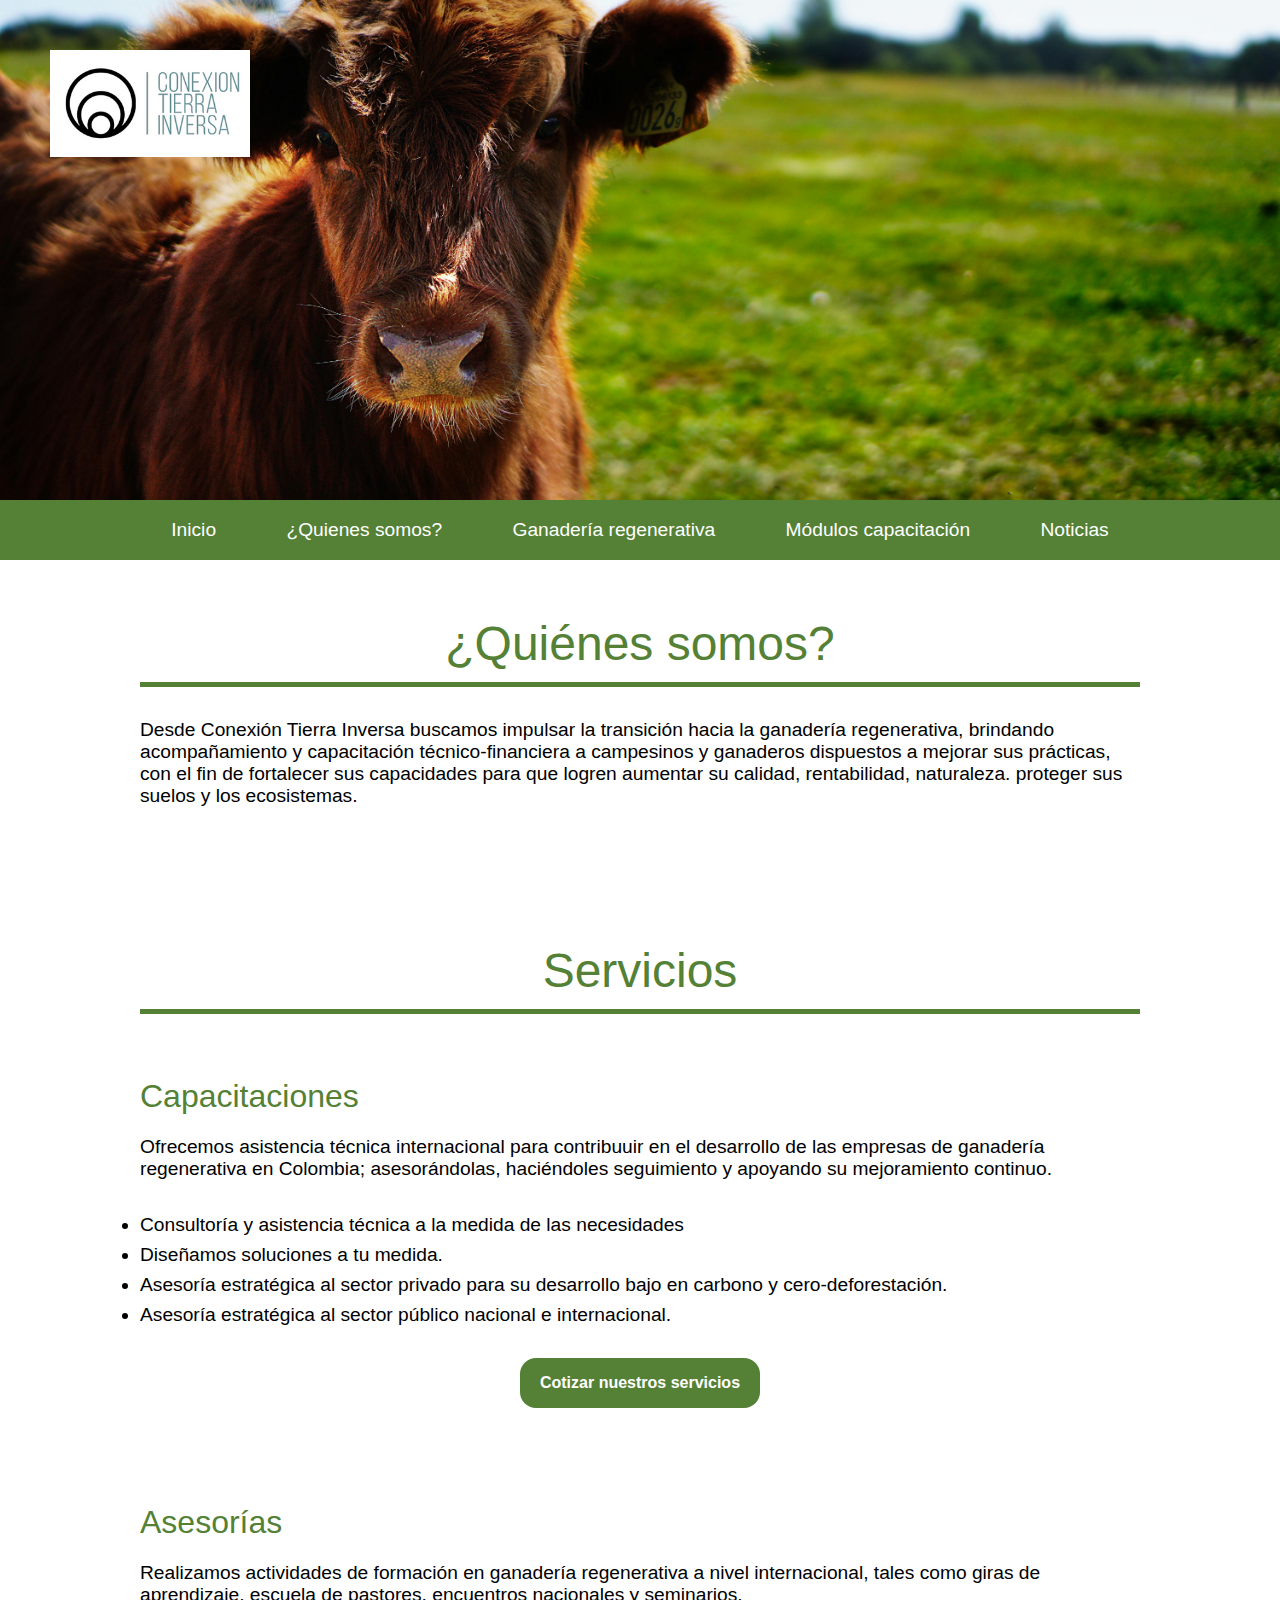
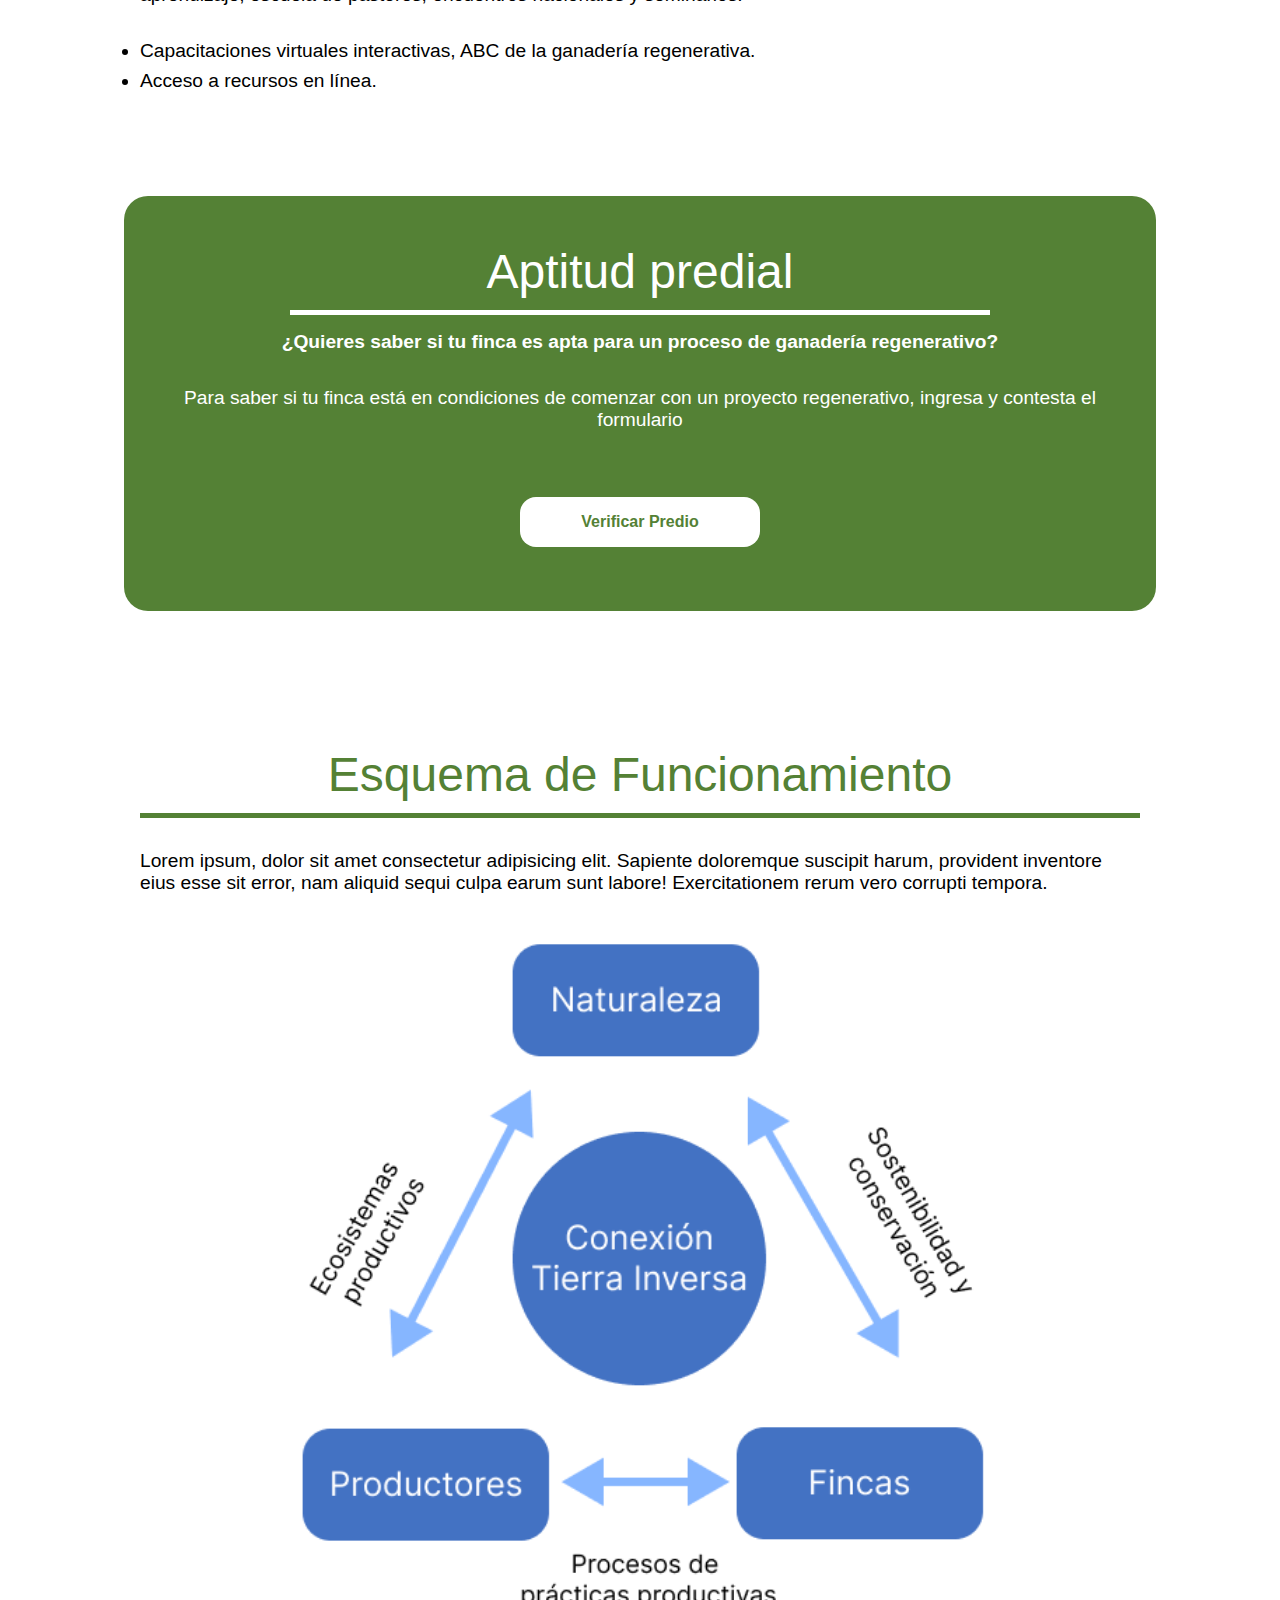
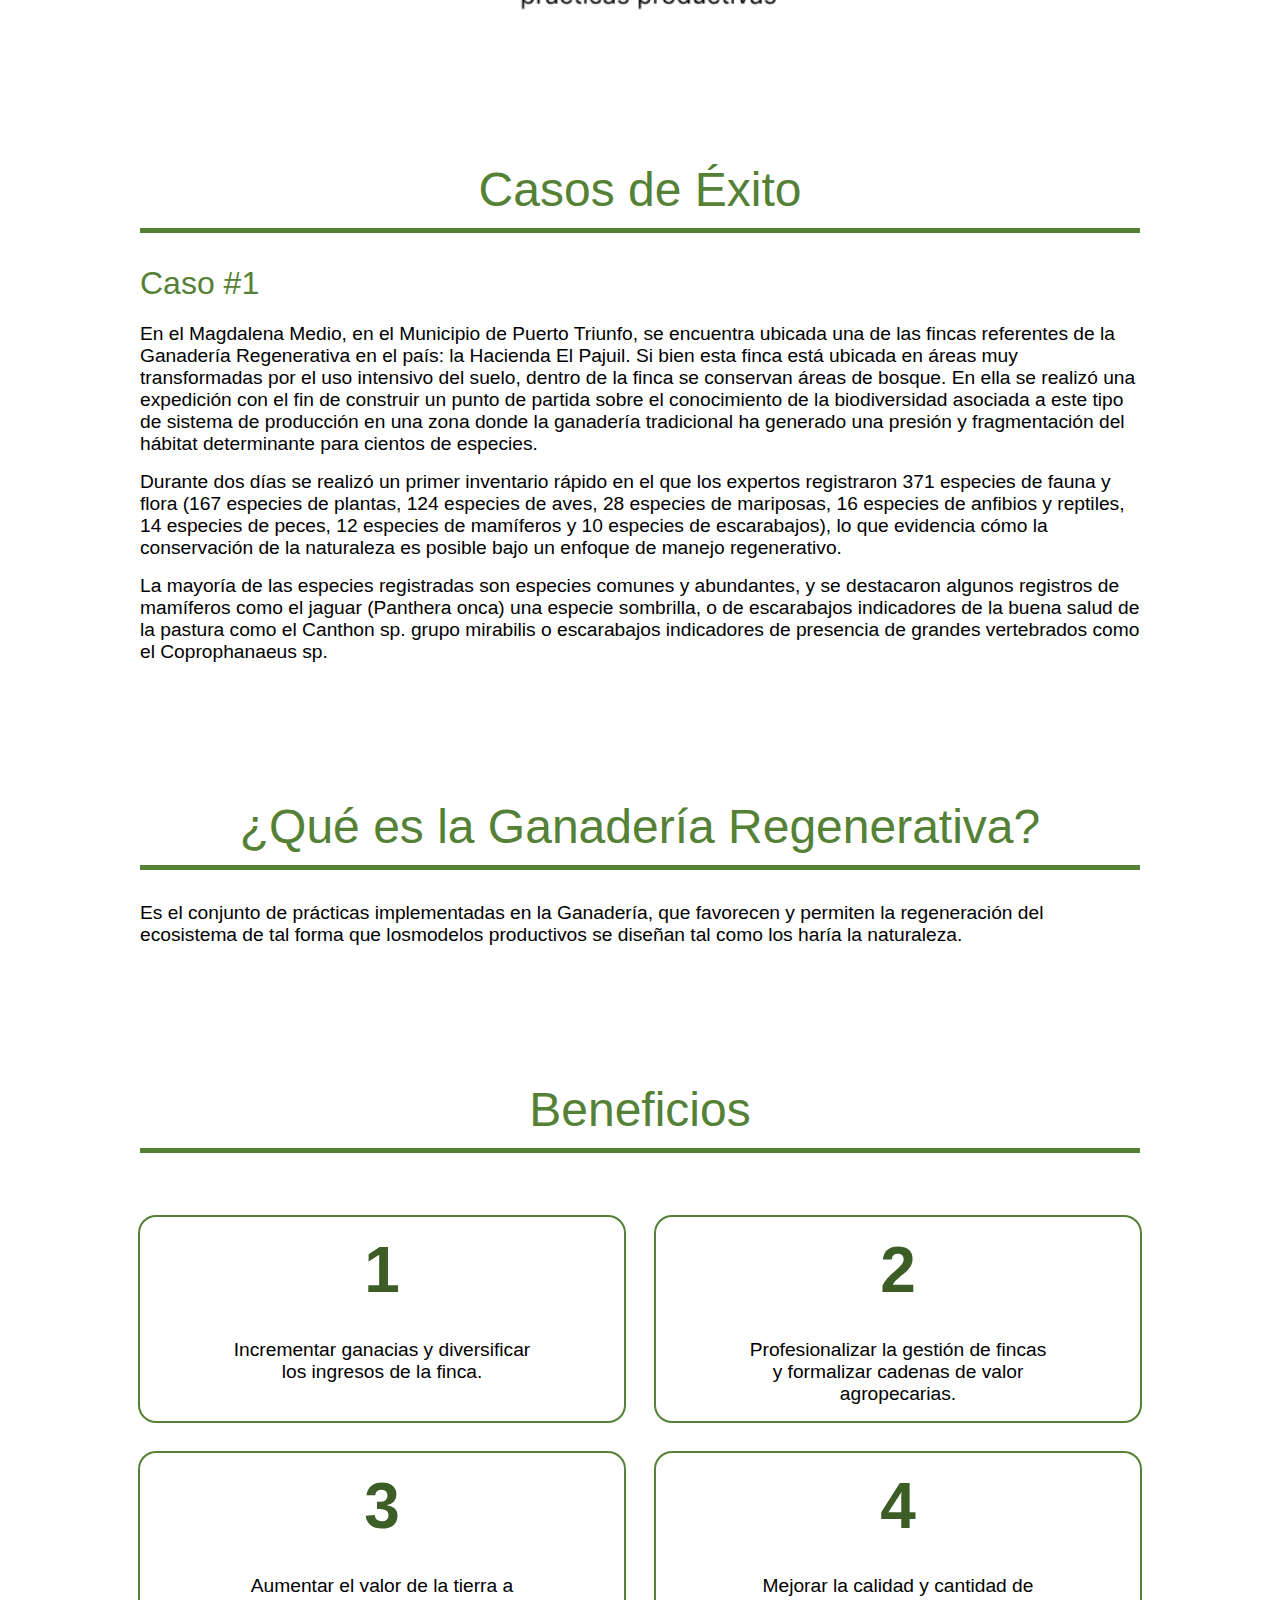
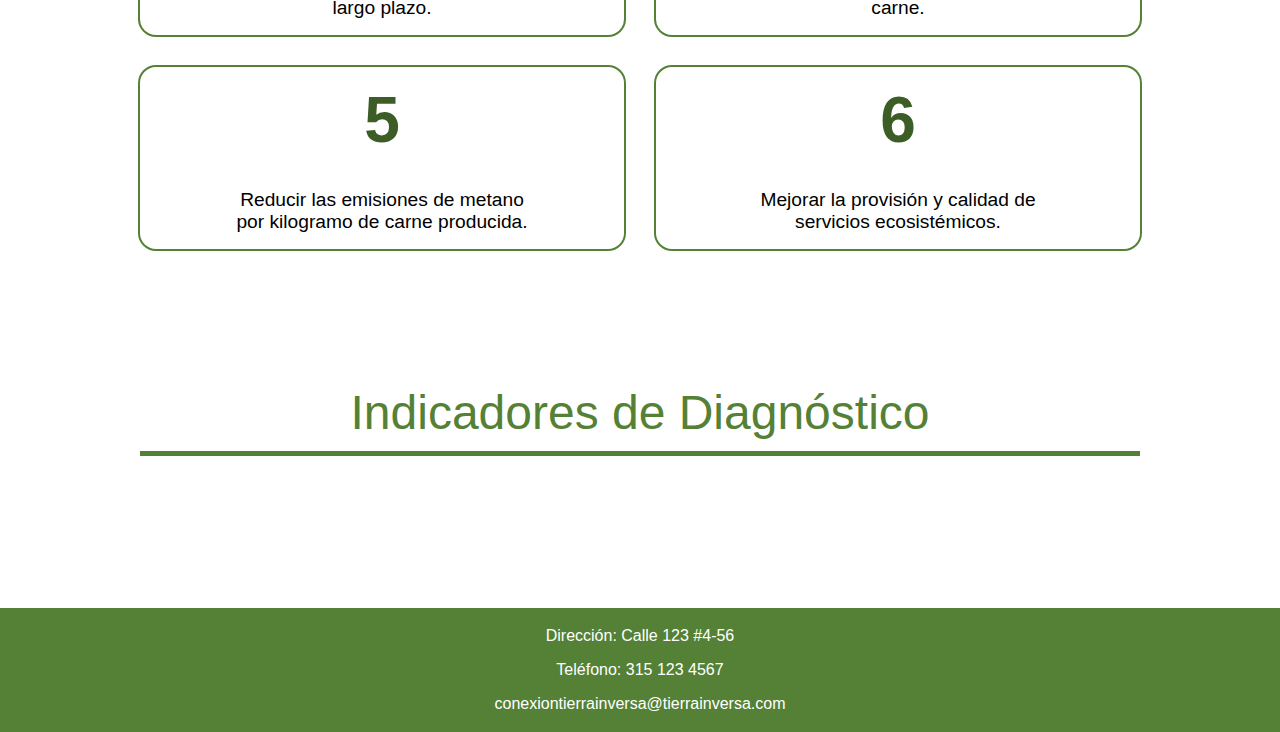
==== index.html @ a70b785f "final fixes" ====
<!DOCTYPE html>
<html lang="en">
<head>
  <meta charset="UTF-8">
  <meta name="viewport" content="width=device-width, initial-scale=1.0">
  <title>Conexion Tierra Inversa</title>
  <link rel="stylesheet" href="./assets/styles/index.css">
</head>
<body>
  <header class="header">
    <div class="header-image">
      <img src="./assets/images/hero-image.jpg" alt="">
      <div class="logo">
        <a href="/">
          <img src="./assets/images/logo.png" alt="">
        </a>
      </div>
    </div>
    <nav>
      <ul>
        <li><a href="/">Inicio</a></li>
        <div class="dropdown">
          <li class="dropdown-item">¿Quienes somos?</li>
          <div class="dropdown-content">
            <li><a href="#servicios">Servicios</a></li>
            <li><a href="#esquemas">Esquemas</a></li>
            <li><a href="#casos-de-exito">Casos de éxito</a></li>
          </div>
        </div>
        <div class="dropdown">
          <li class="dropdown-item">Ganadería regenerativa</li>
          <div class="dropdown-content">
            <li><a href="#que-es">¿Qué es?</a></li>
            <li><a href="#beneficios">Beneficios</a></li>
            <li><a href="#indicadores">Indicadores</a></li>
          </div>
        </div>
        <li><a href="./capacitaciones.html#capacitaciones">Módulos capacitación</a></li>
        <li><a href="./noticias.html#noticias">Noticias</a></li>
      </ul>
    </nav>
  </header>
  <main class="main">
    <section class="block" id="quienes-somos">
      <h1>¿Quiénes somos?</h1>
      <article>
        <p>Desde Conexión Tierra Inversa buscamos impulsar la transición
          hacia la ganadería regenerativa, brindando acompañamiento y
          capacitación técnico-financiera a campesinos y ganaderos
          dispuestos a mejorar sus prácticas, con el fin de fortalecer sus
          capacidades para que logren aumentar su calidad, rentabilidad,
          naturaleza. proteger sus suelos y los ecosistemas.</p>
      </article>
    </section>

    <section class="block split" id="servicios">
      <h1>Servicios</h1>
      <article>
        <h2>Capacitaciones</h2>
        <p>Ofrecemos asistencia técnica internacional para contribuuir en el desarrollo de las empresas de ganadería regenerativa en Colombia; asesorándolas, haciéndoles seguimiento y apoyando su mejoramiento continuo.</p>
        <br>
        <ul>
          <li>Consultoría y asistencia técnica a la medida de las necesidades</li>
          <li>Diseñamos soluciones a tu medida.</li>
          <li>Asesoría estratégica al sector privado para su desarrollo bajo en
            carbono y cero-deforestación.​</li>
          <li>Asesoría estratégica al sector público nacional e internacional.</li>
        </ul>

        <button>Cotizar nuestros servicios</button>
      </article>
      <article>
        <h2>Asesorías</h2>
        <p>Realizamos actividades de formación en ganadería regenerativa a nivel internacional, tales como giras de aprendizaje, escuela de pastores, encuentros nacionales y seminarios.</p>
        <br>
        <ul>
          <li>Capacitaciones virtuales interactivas, ABC de la ganadería
            regenerativa.</li>
          <li>Acceso a recursos en línea.</li>
        </ul>
      </article>
    </section>

    <section class="block reverse">
      <h1 >Aptitud predial</h1>
      <p class="center"><strong>¿Quieres saber si tu finca es apta para un proceso de ganadería regenerativo?</strong></p>
      <br>
      <p class="center">Para saber si tu finca está en condiciones de comenzar con un proyecto regenerativo, ingresa y contesta el formulario</p>
      <br>
      <button>Verificar Predio</button>
    </section>

    <section class="block" id="esquemas">
      <h1>Esquema de Funcionamiento</h1>
      <p>Lorem ipsum, dolor sit amet consectetur adipisicing elit. Sapiente doloremque suscipit harum, provident inventore eius esse sit error, nam aliquid sequi culpa earum sunt labore! Exercitationem rerum vero corrupti tempora.</p>
      <div class="main-image">
        <img src="./assets/images/esquema.png" alt="">
      </div>
    </section>

    <section class="block" id="casos-de-exito">
      <h1 >Casos de Éxito</h1>
      <article>
        <h2>Caso #1</h2>
        <p>En el Magdalena Medio, en el Municipio de Puerto Triunfo, se encuentra ubicada una de las fincas referentes de la Ganadería
          Regenerativa en el país: la Hacienda El Pajuil. Si bien esta finca está ubicada en áreas muy transformadas por el uso intensivo
          del suelo, dentro de la finca se conservan áreas de bosque. En ella se realizó una expedición con el fin de construir un punto de
          partida sobre el conocimiento de la biodiversidad asociada a este tipo de sistema de producción en una zona donde la ganadería
          tradicional ha generado una presión y fragmentación del hábitat determinante para cientos de especies.
        </p>
        <p>
          Durante dos días se realizó un primer inventario rápido en el que los expertos registraron 371 especies de fauna y flora (167
          especies de plantas, 124 especies de aves, 28 especies de mariposas, 16 especies de anfibios y reptiles, 14 especies de peces, 12
          especies de mamíferos y 10 especies de escarabajos), lo que evidencia cómo la conservación de la naturaleza es posible bajo un
          enfoque de manejo regenerativo.
        </p>
        <p>
          La mayoría de las especies registradas son especies comunes y abundantes, y se destacaron algunos registros de mamíferos
          como el jaguar (Panthera onca) una especie sombrilla, o de escarabajos indicadores de la buena salud de la pastura como
          el Canthon sp. grupo mirabilis o escarabajos indicadores de presencia de grandes vertebrados como el Coprophanaeus sp.
        </p>
      </article>
    </section>

    <section class="block" id="que-es">
      <h1>¿Qué es la Ganadería Regenerativa?</h1>
      <p>Es el conjunto de prácticas implementadas en la Ganadería, que favorecen y permiten la regeneración del ecosistema de tal forma que losmodelos productivos se diseñan tal como los haría la naturaleza.</p>
    </section>

    <section class="block" id="beneficios">
      <article class="grid">
        <h1>Beneficios</h1>
        <div class="num-list">
          <span>1</span>
          <p>Incrementar ganacias y diversificar los ingresos de la finca.</p>
        </div>
        <div class="num-list">
          <span>2</span>
          <p>Profesionalizar la gestión de fincas y formalizar cadenas de valor agropecarias.</p>
        </div>
        <div class="num-list">
          <span>3</span>
          <p>Aumentar el valor de la tierra a largo plazo.</p>
        </div>
        <div class="num-list">
          <span>4</span>
          <p>Mejorar la calidad y cantidad de carne.</p>
        </div>
        <div class="num-list">
          <span>5</span>
          <p>Reducir las emisiones de metano por kilogramo de carne producida.</p>
        </div>
        <div class="num-list">
          <span>6</span>
          <p>Mejorar la provisión y calidad de servicios ecosistémicos.</p>
        </div>
      </article>
    </section>

    <section class="block" id="indicadores">
      <h1>Indicadores de Diagnóstico</h1>
      <article>
        <div class="main-image">
          <img src="https://placehold.co/500x500" alt="">
        </div>
      </article>
    </section>
  </main>
  
  <footer class="footer" id="footer">
    <p>Dirección: Calle 123 #4-56</p>
    <p>Teléfono: 315 123 4567</p>
    <p>conexiontierrainversa@tierrainversa.com</p>
  </footer>
</body>
</html>
---- assets/styles/index.css ----
*, *::before, *::after {
  margin: 0;
  padding: 0;
  box-sizing: border-box;
  font-family: sans-serif;
  transition: all 0.2s ease-in-out;
  word-wrap: normal;
}

html {
  scroll-behavior: smooth;
}

body {
  max-width: 1440px;
  margin: 0 auto;
}

main {
  padding: 0 2rem;
}

img {
  width: 100%;
}

a {
  display: block;
  text-decoration: none;
}

.header {
  display: flex;
  flex-direction: column;
}
@media (min-width: 740px) {
  .header {
    position: sticky;
    top: -500px;
    z-index: 90;
  }
}
.header .header-image {
  position: relative;
  height: 250px;
  overflow: hidden;
}
@media (min-width: 500px) {
  .header .header-image {
    height: 500px;
  }
}
.header .header-image img {
  height: 100%;
  width: 100%;
  -o-object-fit: cover;
     object-fit: cover;
}
.header .header-image .logo {
  width: 200px;
  position: absolute;
  top: 50px;
  left: 50px;
}
.header .header-image .logo a {
  display: block;
}
.header nav {
  background-color: #548135;
}
.header nav ul {
  display: flex;
  gap: 0.5rem;
  flex-direction: column;
}
@media (min-width: 740px) {
  .header nav ul {
    place-content: center;
    align-items: center;
    list-style-type: none;
    flex-direction: row;
    flex-wrap: wrap;
    gap: 2rem;
  }
}
.header nav ul li {
  width: -moz-fit-content;
  width: fit-content;
  height: 100%;
  color: white;
}
.header nav ul li:hover {
  background-color: #486f2e;
}
.header nav ul li a {
  font-size: 1.2rem;
  color: white;
  display: block;
  padding: 1.2rem;
}
.header nav .dropdown {
  z-index: 10;
  position: relative;
  font-size: 1.2rem;
  cursor: default;
}
.header nav .dropdown-item {
  padding: 1.2rem;
  font-size: 1.2rem;
}
.header nav .dropdown-content {
  display: block;
  position: relative;
  cursor: pointer;
  background-color: #44682d;
  width: 100%;
}
@media (min-width: 740px) {
  .header nav .dropdown-content {
    position: absolute;
    display: none;
    background-color: #548135;
    padding-left: 0;
  }
}
.header nav .dropdown-content li {
  padding-left: 20px;
  width: 100%;
}
.header nav .dropdown:hover .dropdown-content {
  display: block;
}

.block {
  position: relative;
  margin: 120px 0;
}
.block:first-child {
  margin-top: 40px;
}
.block h1, .block h2 {
  color: #548135;
  font-weight: 500;
}
.block h1 {
  grid-column: 1/-1;
  text-align: center;
  font-size: 2rem;
  margin-bottom: 2rem;
  display: block;
  width: 100%;
  padding: 1rem;
  position: relative;
}
@media (min-width: 500px) {
  .block h1 {
    font-size: 3rem;
  }
}
.block h1::after {
  position: absolute;
  content: "";
  background-color: #548135;
  height: 5px;
  width: 100%;
  left: 0;
  bottom: 0;
}
.block h2 {
  font-size: 1.5rem;
  margin-bottom: 1.3rem;
}
@media (min-width: 500px) {
  .block h2 {
    font-size: 2rem;
  }
}
.block h2.center {
  text-align: center;
}
.block p {
  font-size: 1.2rem;
  margin-bottom: 1rem;
}
.block ul {
  list-style: disc;
}
.block li {
  font-size: 1.2rem;
  margin-bottom: 0.5rem;
}
.block button {
  padding: 1rem;
  display: block;
  margin: 2rem auto;
  border-radius: 16px;
  border: none;
  font-weight: 600;
  cursor: pointer;
  background-color: #548135;
  font-size: 1rem;
  color: white;
  width: 240px;
}
.block button:hover {
  background-color: #314b1f;
}
.block article {
  margin: 2rem 0;
}
.block .center {
  text-align: center;
}
.block .main-image {
  margin-top: 2rem;
  display: flex;
  max-width: 700px;
  margin: 2rem auto 0 auto;
}
.block .num-list {
  box-shadow: 0 0 0 2px #548135;
  display: flex;
  place-items: center;
  flex-direction: column;
  gap: 2rem;
  grid-column: span 1;
  padding: 1rem;
  border-radius: 16px;
}
@media (min-width: 500px) {
  .block .num-list {
    grid-column: span 2;
  }
}
.block .num-list p {
  margin: 0;
  max-width: 300px;
  text-align: center;
}
.block .num-list span {
  font-weight: 700;
  font-size: 4rem;
  color: #3c5d26;
}
.block .grid {
  display: grid;
  grid-template-columns: repeat(1, 1fr);
  gap: 2rem;
}
.block .grid h1 {
  grid-column: 1/-1;
}
@media (min-width: 500px) {
  .block .grid {
    grid-template-columns: repeat(2, 1fr);
  }
}
@media (min-width: 1200px) {
  .block .grid {
    grid-template-columns: repeat(4, 1fr);
  }
}
.block .grid .card {
  display: flex;
  flex-direction: column;
  gap: 1rem;
}
.block .grid .card a {
  display: block;
}
.block .grid .card h3 {
  text-align: center;
  font-size: 1.5rem;
}
.block h1, .block h2, .block h3, .block h4, .block h5, .block p, .block article {
  display: block;
  max-width: 1000px;
  margin-left: auto;
  margin-right: auto;
}

.block.reverse {
  background-color: #548135;
  color: white;
  padding: 2rem 1rem;
  width: -moz-fit-content;
  width: fit-content;
  margin: 4rem auto;
  border-radius: 24px;
}
.block.reverse h1 {
  color: white;
  width: 70%;
  margin: 0 auto 1rem;
}
.block.reverse h1::after {
  background-color: white;
}
.block.reverse button {
  background-color: white;
  color: #548135;
}
.block.reverse button:hover {
  background-color: #3e6127;
  color: white;
  box-shadow: 0 0 0 2px white;
}

.split {
  display: grid;
  grid-template-columns: repeat(1, 1fr);
  -moz-column-gap: 4rem;
       column-gap: 4rem;
  max-width: 1000px;
  margin: 0 auto;
}
.split h1 {
  grid-column: 1/-1;
}
@media (min-width: 500px) {
  .split {
    grid-template-columns: repeat(1, 1fr);
  }
}

.news {
  display: grid;
  grid-template-columns: 1;
  align-items: center;
}
@media (min-width: 740px) {
  .news {
    grid-template-columns: repeat(2, 1fr);
  }
}
.news article h1::after {
  content: none;
}
.news p {
  margin-top: 2rem;
  grid-column: 1/-1;
}
.news a {
  text-decoration: underline;
}

.footer {
  padding: 1.2rem;
  width: 100%;
  background-color: #548135;
  display: flex;
  flex-direction: column;
  justify-content: center;
  align-items: center;
  gap: 1rem;
}
.footer p {
  font-weight: 500;
  font-size: 1rem;
  color: white;
}/*# sourceMappingURL=index.css.map */
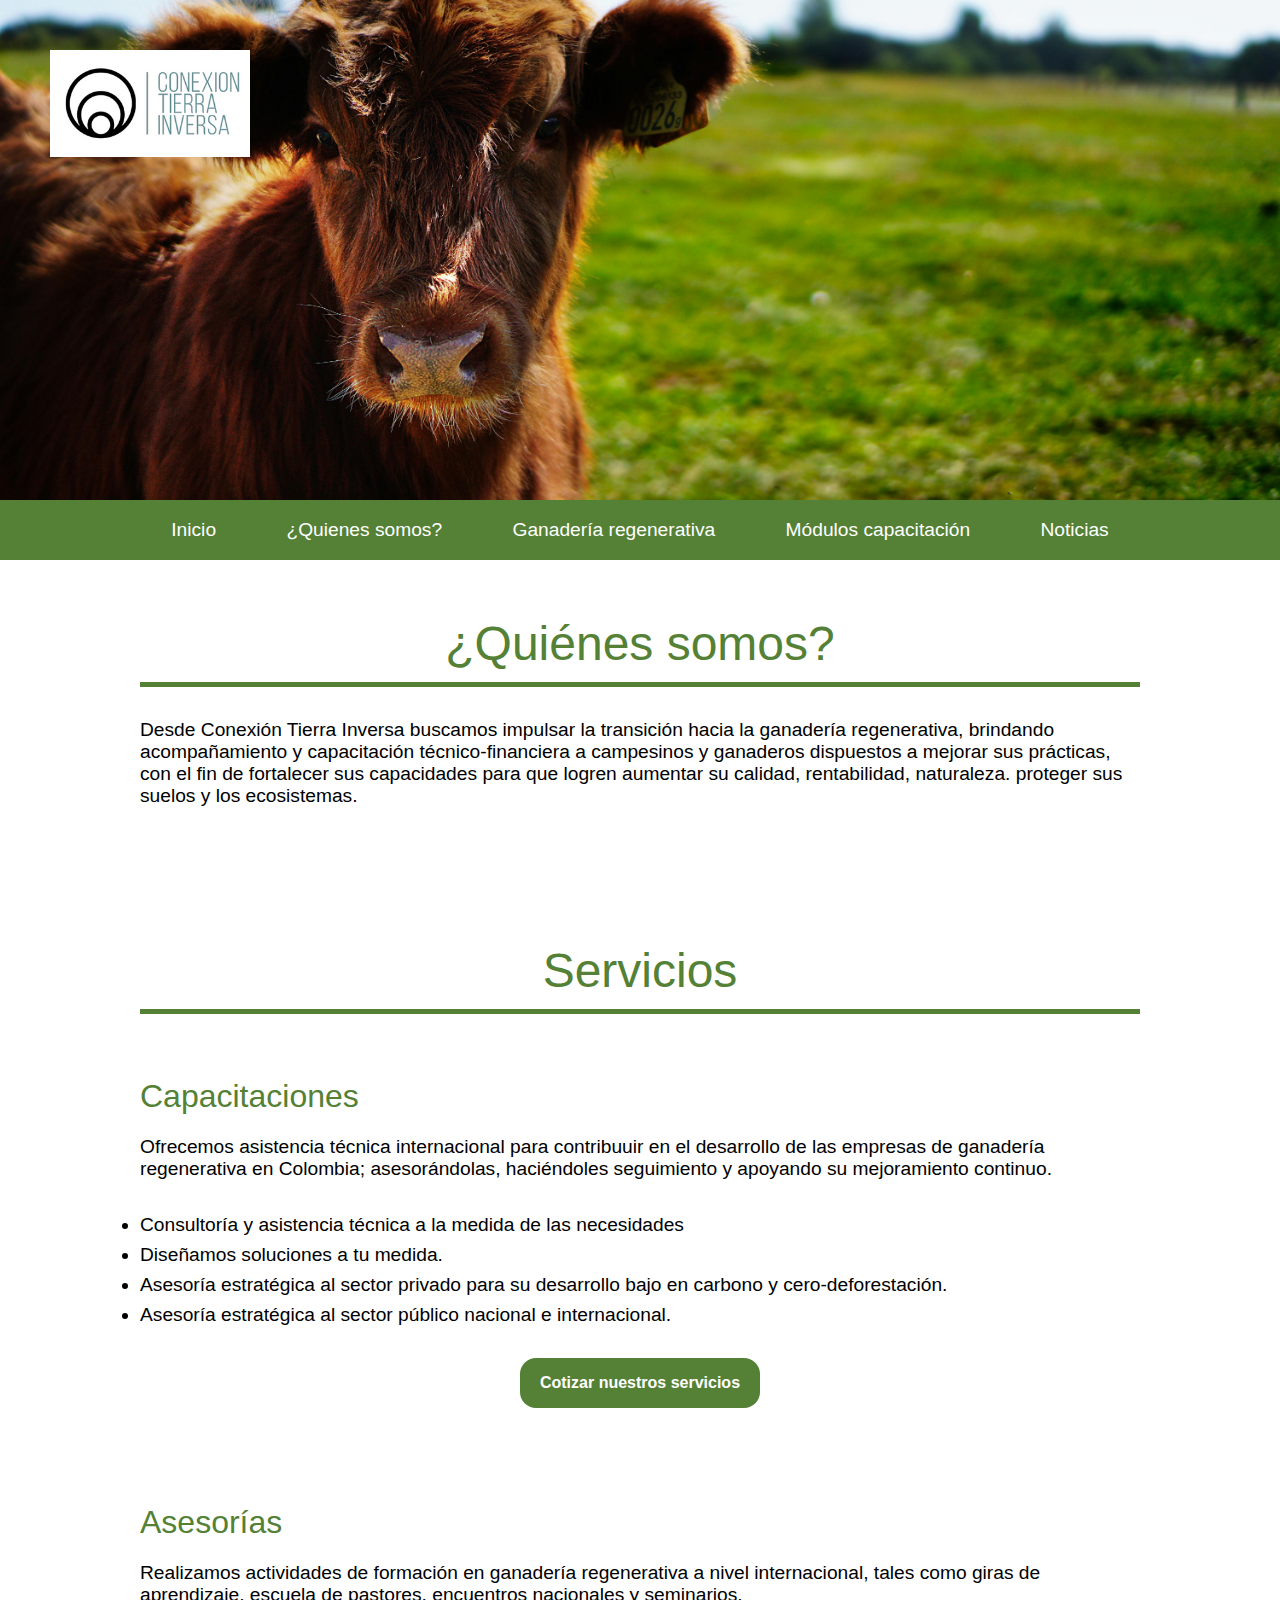
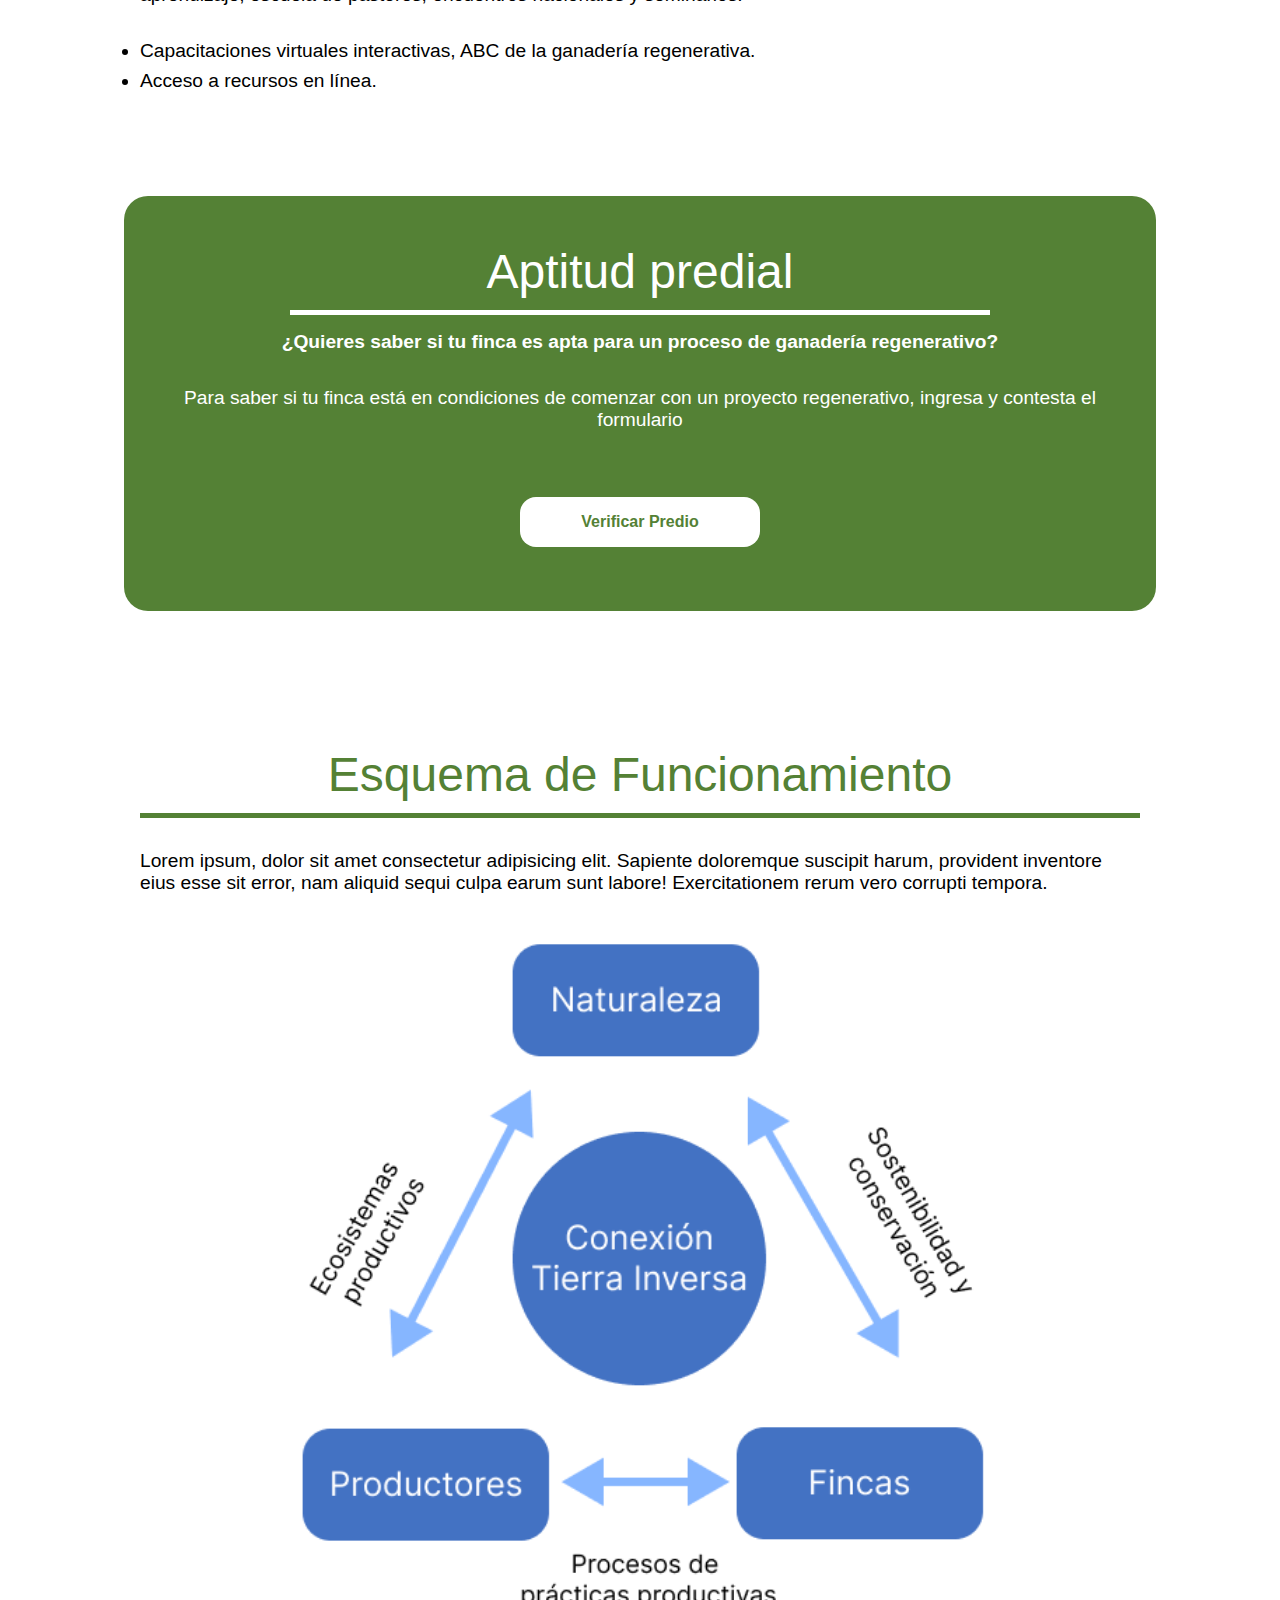
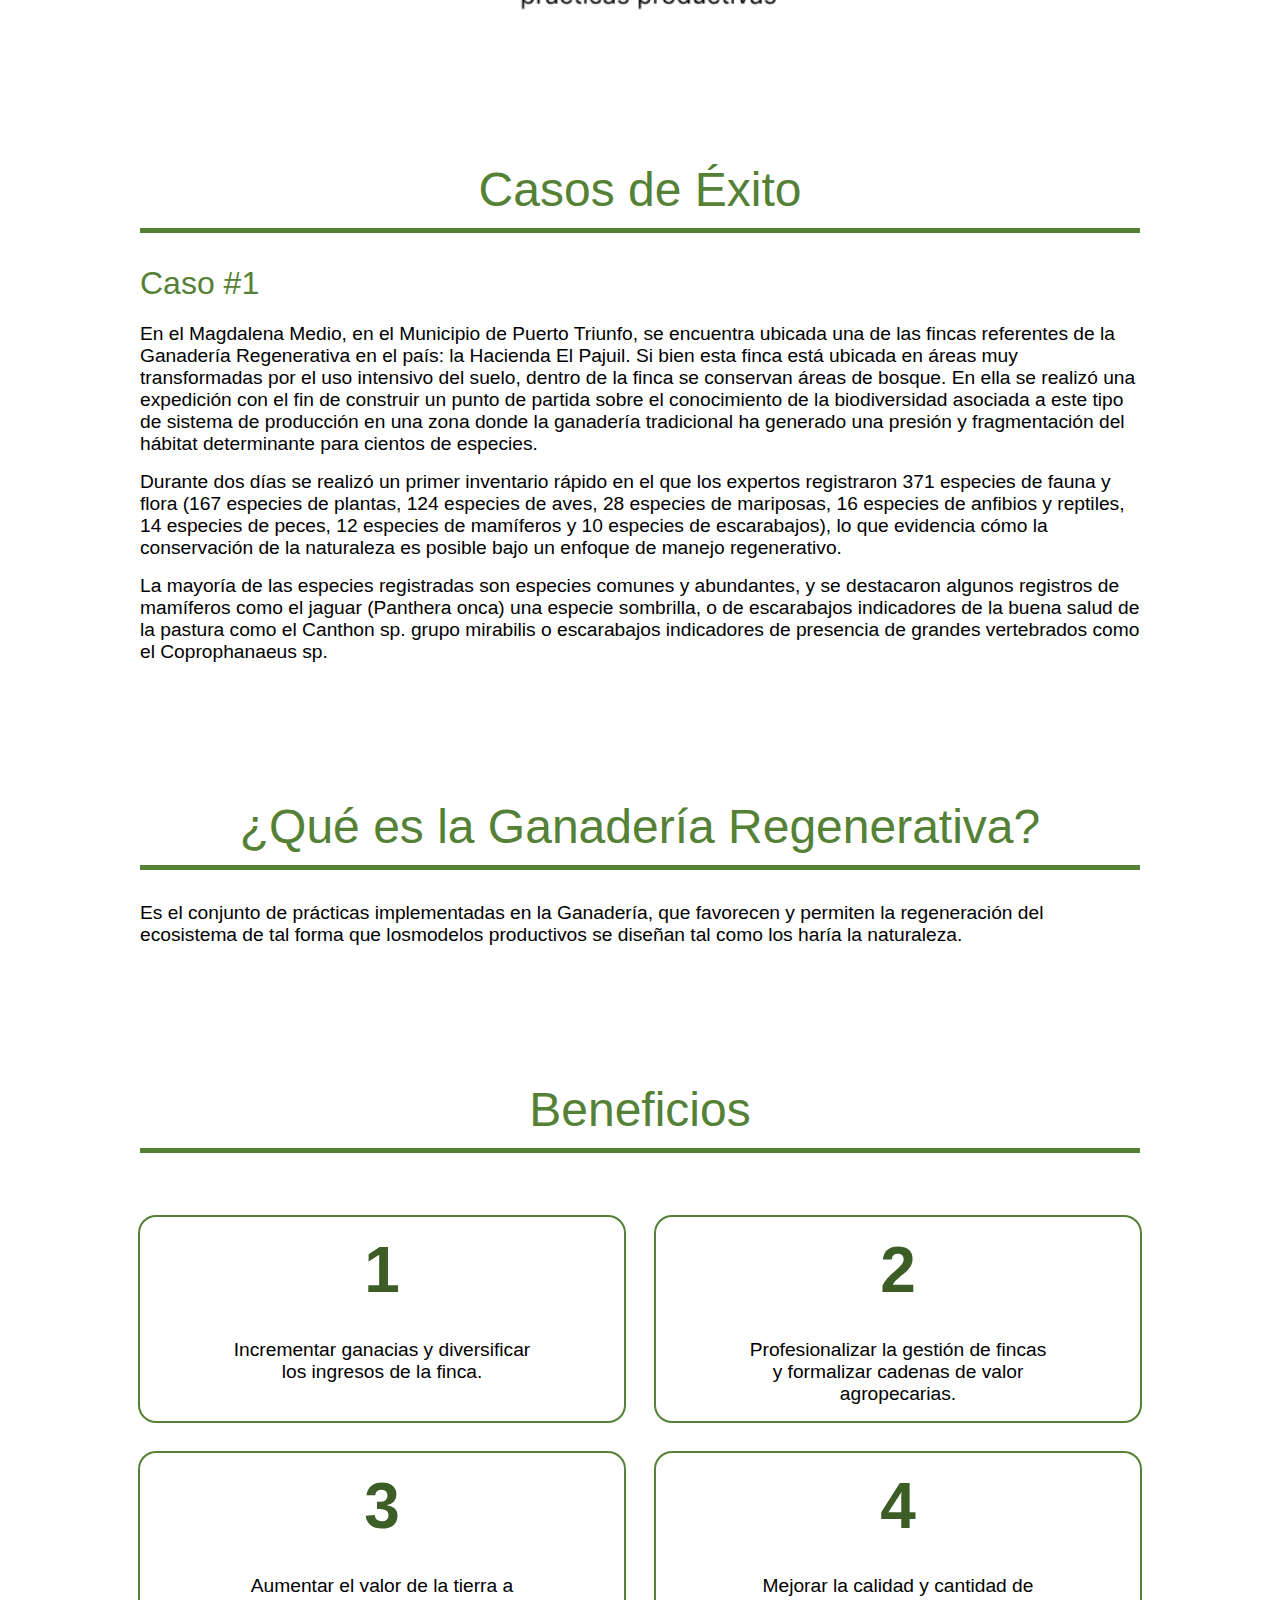
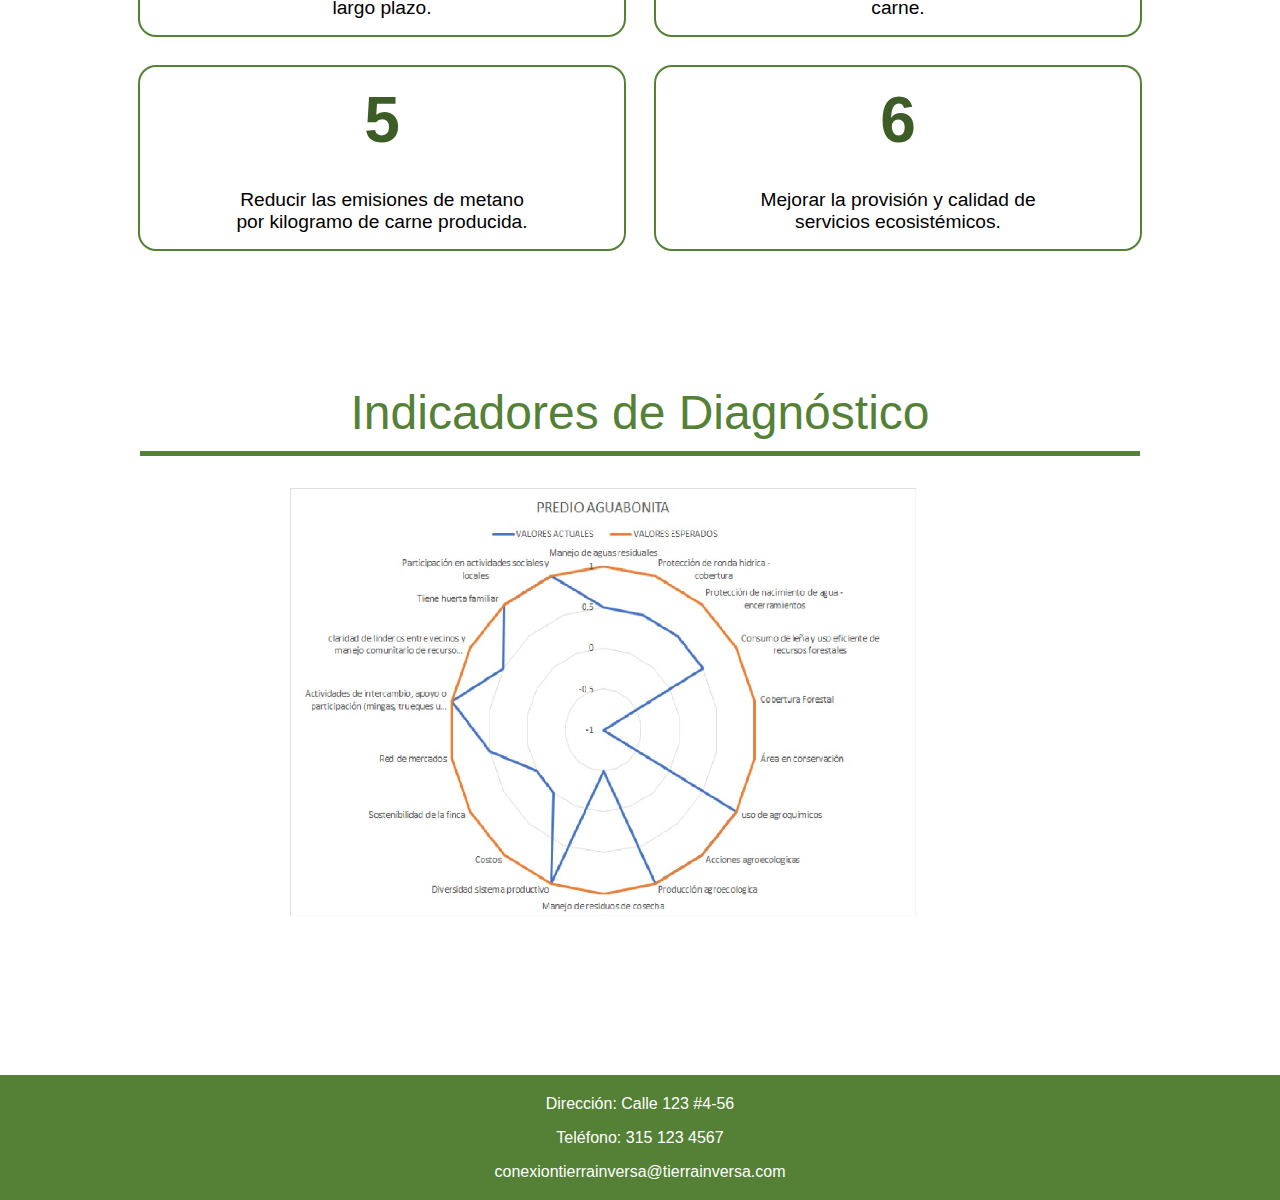
==== commit 026dcdc2: "added final image" ====
--- a/index.html
+++ b/index.html
@@ -161,7 +161,7 @@
       <h1>Indicadores de Diagnóstico</h1>
       <article>
         <div class="main-image">
-          <img src="https://placehold.co/500x500" alt="">
+          <img src="./assets/images/indicador.jpeg" alt="">
         </div>
       </article>
     </section>
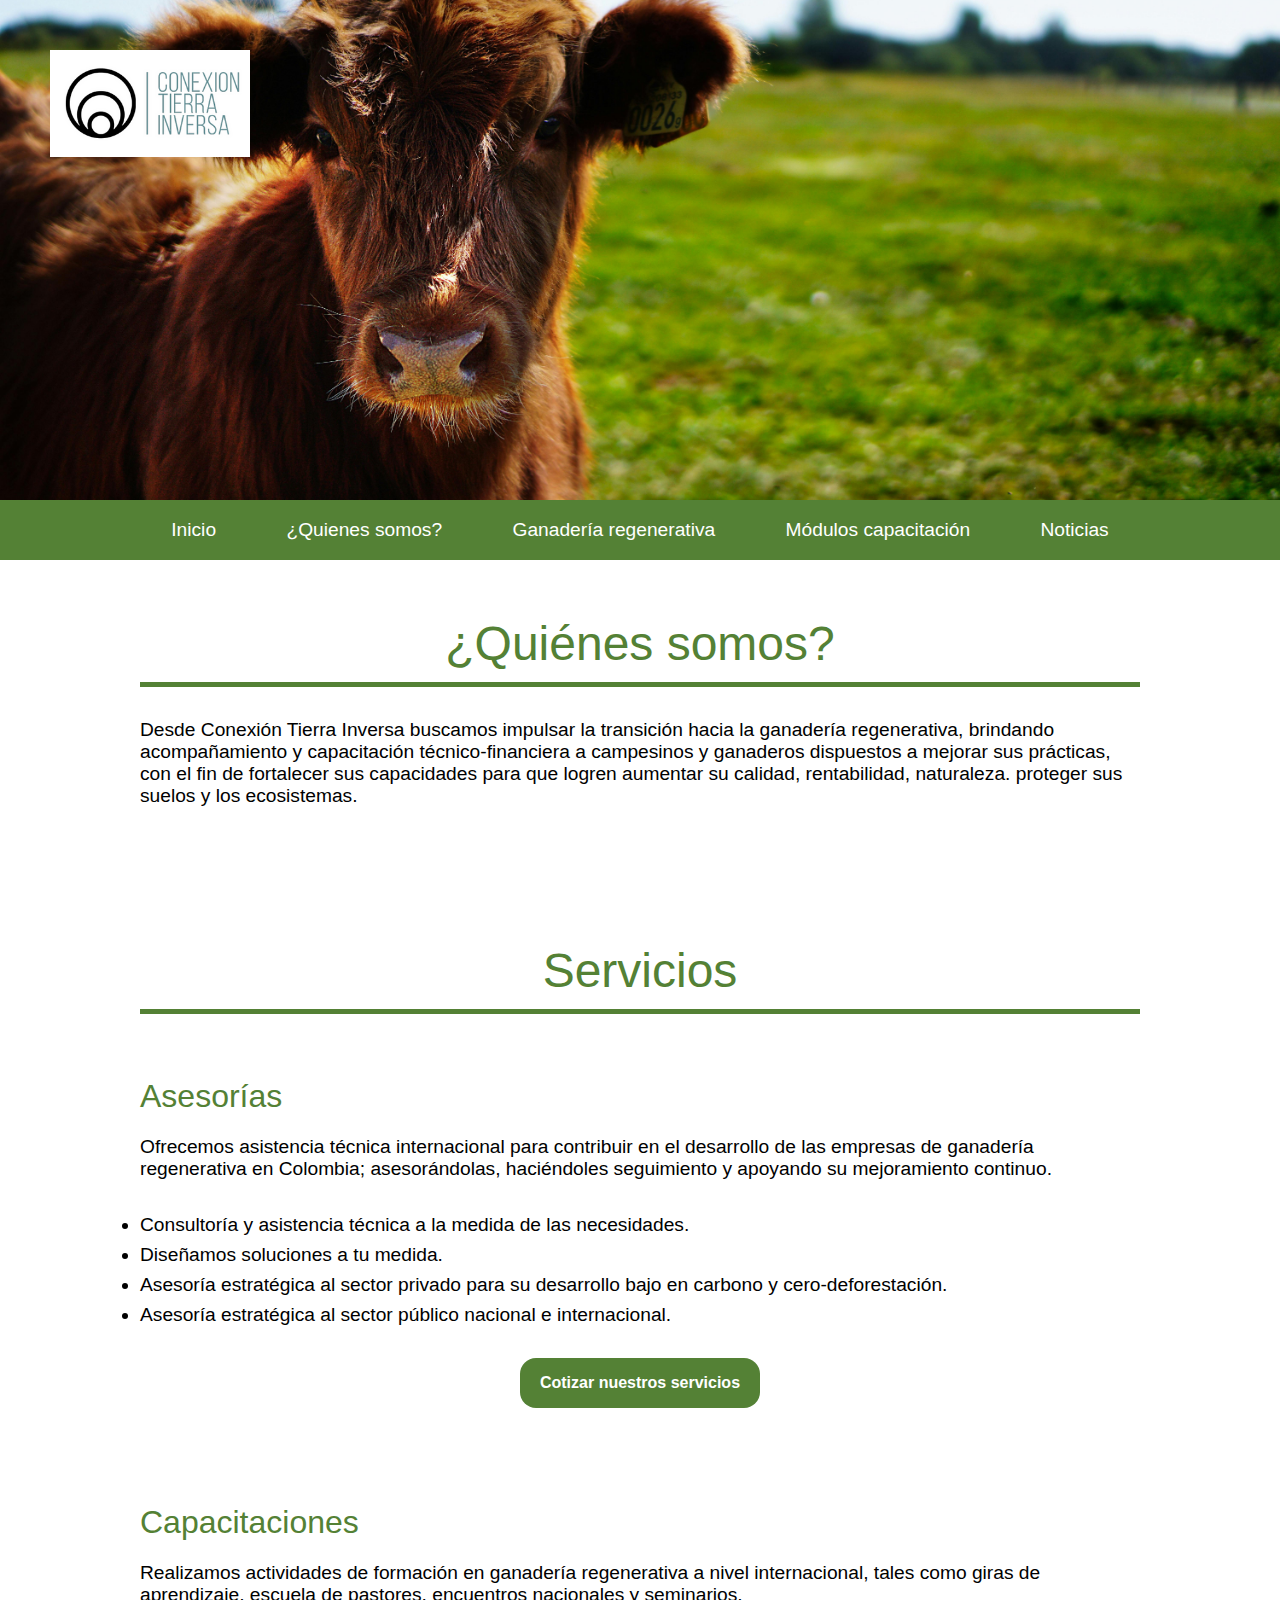
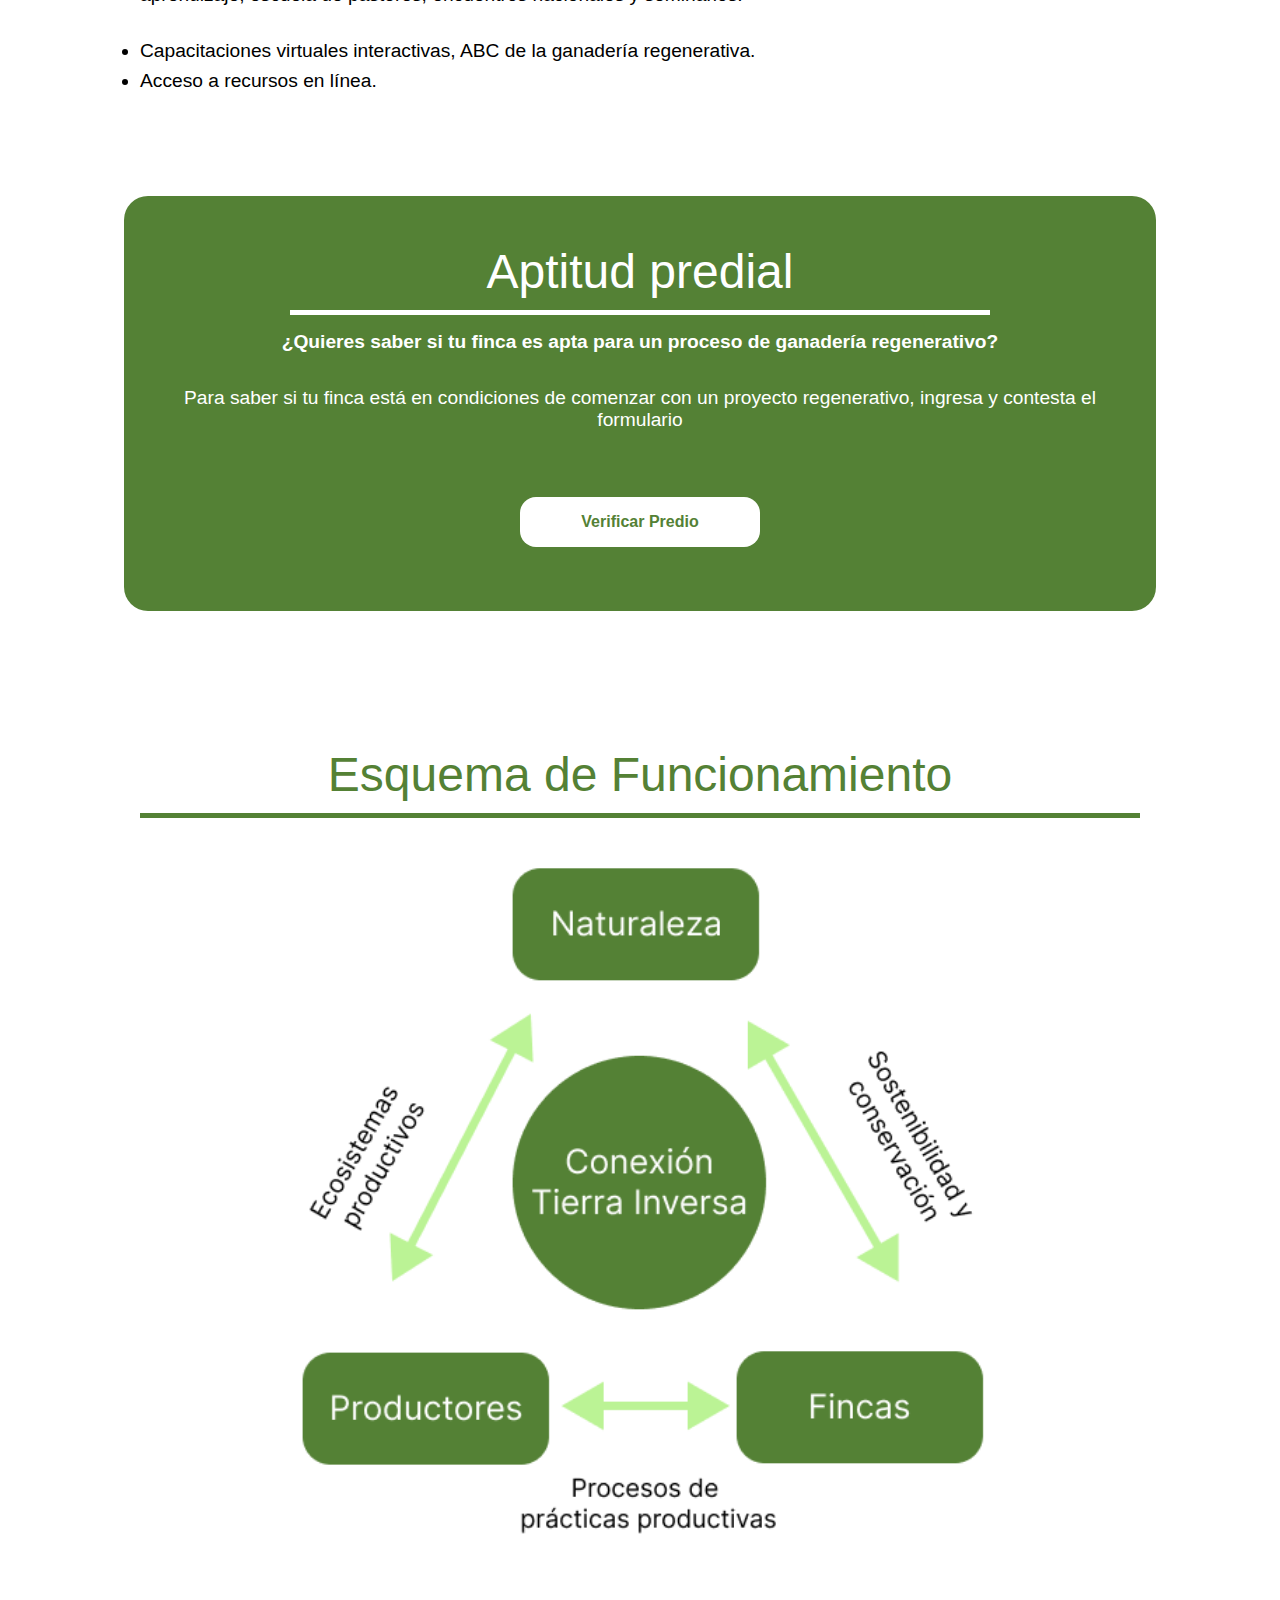
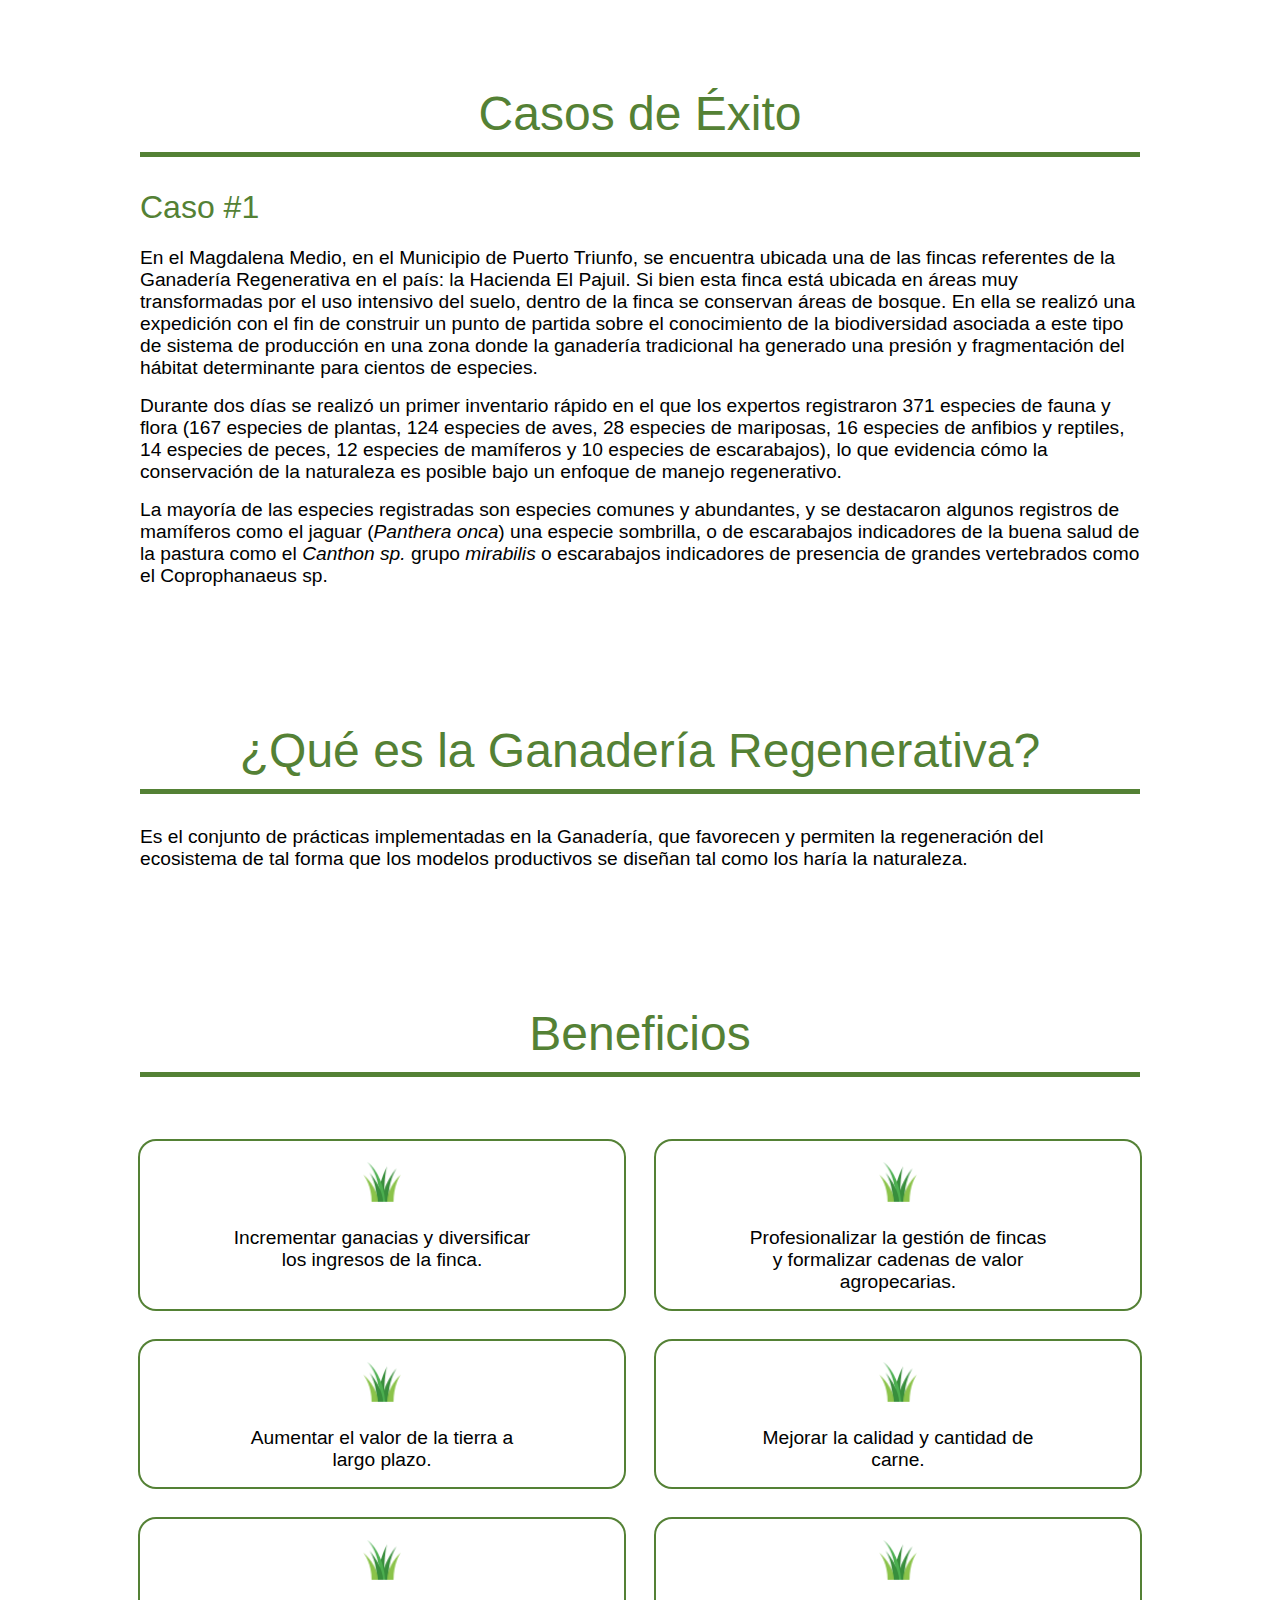
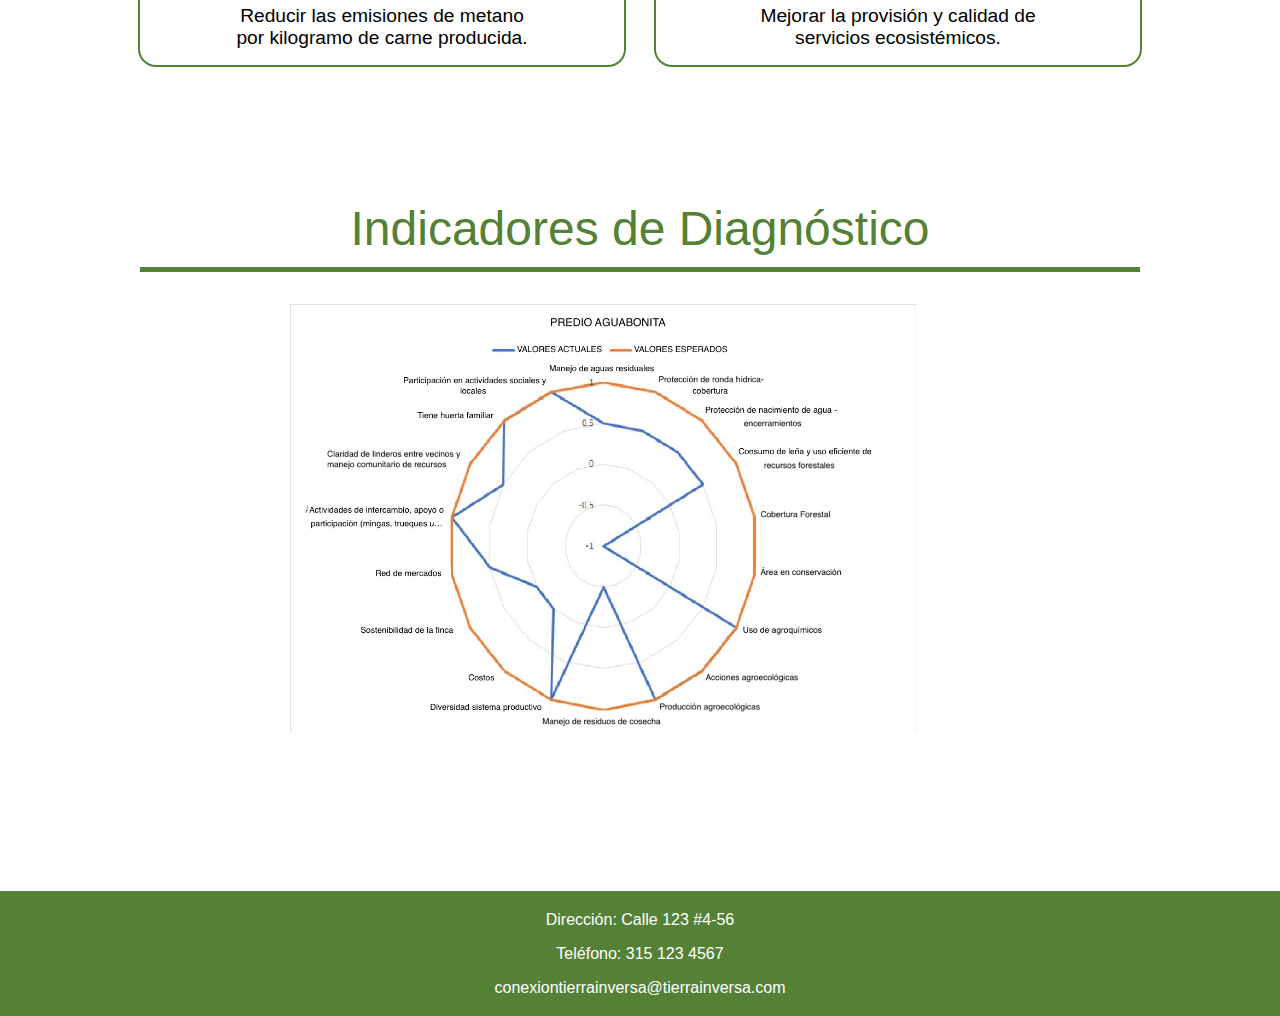
==== commit a09aab86: "qa fixes" ====
--- a/index.html
+++ b/index.html
@@ -18,12 +18,12 @@
     </div>
     <nav>
       <ul>
-        <li><a href="/">Inicio</a></li>
+        <li><a href="/index.html">Inicio</a></li>
         <div class="dropdown">
           <li class="dropdown-item">¿Quienes somos?</li>
           <div class="dropdown-content">
             <li><a href="#servicios">Servicios</a></li>
-            <li><a href="#esquemas">Esquemas</a></li>
+            <li><a href="#esquemas">Esquema</a></li>
             <li><a href="#casos-de-exito">Casos de éxito</a></li>
           </div>
         </div>
@@ -56,11 +56,11 @@
     <section class="block split" id="servicios">
       <h1>Servicios</h1>
       <article>
-        <h2>Capacitaciones</h2>
-        <p>Ofrecemos asistencia técnica internacional para contribuuir en el desarrollo de las empresas de ganadería regenerativa en Colombia; asesorándolas, haciéndoles seguimiento y apoyando su mejoramiento continuo.</p>
+        <h2>Asesorías</h2>
+        <p>Ofrecemos asistencia técnica internacional para contribuir en el desarrollo de las empresas de ganadería regenerativa en Colombia; asesorándolas, haciéndoles seguimiento y apoyando su mejoramiento continuo.</p>
         <br>
         <ul>
-          <li>Consultoría y asistencia técnica a la medida de las necesidades</li>
+          <li>Consultoría y asistencia técnica a la medida de las necesidades.</li>
           <li>Diseñamos soluciones a tu medida.</li>
           <li>Asesoría estratégica al sector privado para su desarrollo bajo en
             carbono y cero-deforestación.​</li>
@@ -70,7 +70,7 @@
         <button>Cotizar nuestros servicios</button>
       </article>
       <article>
-        <h2>Asesorías</h2>
+        <h2>Capacitaciones</h2>
         <p>Realizamos actividades de formación en ganadería regenerativa a nivel internacional, tales como giras de aprendizaje, escuela de pastores, encuentros nacionales y seminarios.</p>
         <br>
         <ul>
@@ -92,7 +92,6 @@
 
     <section class="block" id="esquemas">
       <h1>Esquema de Funcionamiento</h1>
-      <p>Lorem ipsum, dolor sit amet consectetur adipisicing elit. Sapiente doloremque suscipit harum, provident inventore eius esse sit error, nam aliquid sequi culpa earum sunt labore! Exercitationem rerum vero corrupti tempora.</p>
       <div class="main-image">
         <img src="./assets/images/esquema.png" alt="">
       </div>
@@ -116,42 +115,42 @@
         </p>
         <p>
           La mayoría de las especies registradas son especies comunes y abundantes, y se destacaron algunos registros de mamíferos
-          como el jaguar (Panthera onca) una especie sombrilla, o de escarabajos indicadores de la buena salud de la pastura como
-          el Canthon sp. grupo mirabilis o escarabajos indicadores de presencia de grandes vertebrados como el Coprophanaeus sp.
+          como el jaguar (<em>Panthera onca</em>) una especie sombrilla, o de escarabajos indicadores de la buena salud de la pastura como
+          el <em>Canthon sp.</em> grupo <em>mirabilis</em> o escarabajos indicadores de presencia de grandes vertebrados como el Coprophanaeus sp.
         </p>
       </article>
     </section>
 
     <section class="block" id="que-es">
       <h1>¿Qué es la Ganadería Regenerativa?</h1>
-      <p>Es el conjunto de prácticas implementadas en la Ganadería, que favorecen y permiten la regeneración del ecosistema de tal forma que losmodelos productivos se diseñan tal como los haría la naturaleza.</p>
+      <p>Es el conjunto de prácticas implementadas en la Ganadería, que favorecen y permiten la regeneración del ecosistema de tal forma que los modelos productivos se diseñan tal como los haría la naturaleza.</p>
     </section>
 
     <section class="block" id="beneficios">
       <article class="grid">
         <h1>Beneficios</h1>
         <div class="num-list">
-          <span>1</span>
+          <span><img src="./assets/images/grass-icon.png" alt=""></span>
           <p>Incrementar ganacias y diversificar los ingresos de la finca.</p>
         </div>
         <div class="num-list">
-          <span>2</span>
+          <span><img src="./assets/images/grass-icon.png" alt=""></span>
           <p>Profesionalizar la gestión de fincas y formalizar cadenas de valor agropecarias.</p>
         </div>
         <div class="num-list">
-          <span>3</span>
+          <span><img src="./assets/images/grass-icon.png" alt=""></span>
           <p>Aumentar el valor de la tierra a largo plazo.</p>
         </div>
         <div class="num-list">
-          <span>4</span>
+          <span><img src="./assets/images/grass-icon.png" alt=""></span>
           <p>Mejorar la calidad y cantidad de carne.</p>
         </div>
         <div class="num-list">
-          <span>5</span>
+          <span><img src="./assets/images/grass-icon.png" alt=""></span>
           <p>Reducir las emisiones de metano por kilogramo de carne producida.</p>
         </div>
         <div class="num-list">
-          <span>6</span>
+          <span><img src="./assets/images/grass-icon.png" alt=""></span>
           <p>Mejorar la provisión y calidad de servicios ecosistémicos.</p>
         </div>
       </article>
--- a/assets/styles/index.css
+++ b/assets/styles/index.css
@@ -222,7 +222,7 @@
   display: flex;
   place-items: center;
   flex-direction: column;
-  gap: 2rem;
+  gap: 1rem;
   grid-column: span 1;
   padding: 1rem;
   border-radius: 16px;
@@ -238,9 +238,7 @@
   text-align: center;
 }
 .block .num-list span {
-  font-weight: 700;
-  font-size: 4rem;
-  color: #3c5d26;
+  width: 50px;
 }
 .block .grid {
   display: grid;
@@ -267,6 +265,14 @@
 }
 .block .grid .card a {
   display: block;
+  position: relative;
+}
+.block .grid .card a .play-icon {
+  position: absolute;
+  top: calc(50% - 25px);
+  left: calc(50% - 25px);
+  width: 50px;
+  height: 50px;
 }
 .block .grid .card h3 {
   text-align: center;
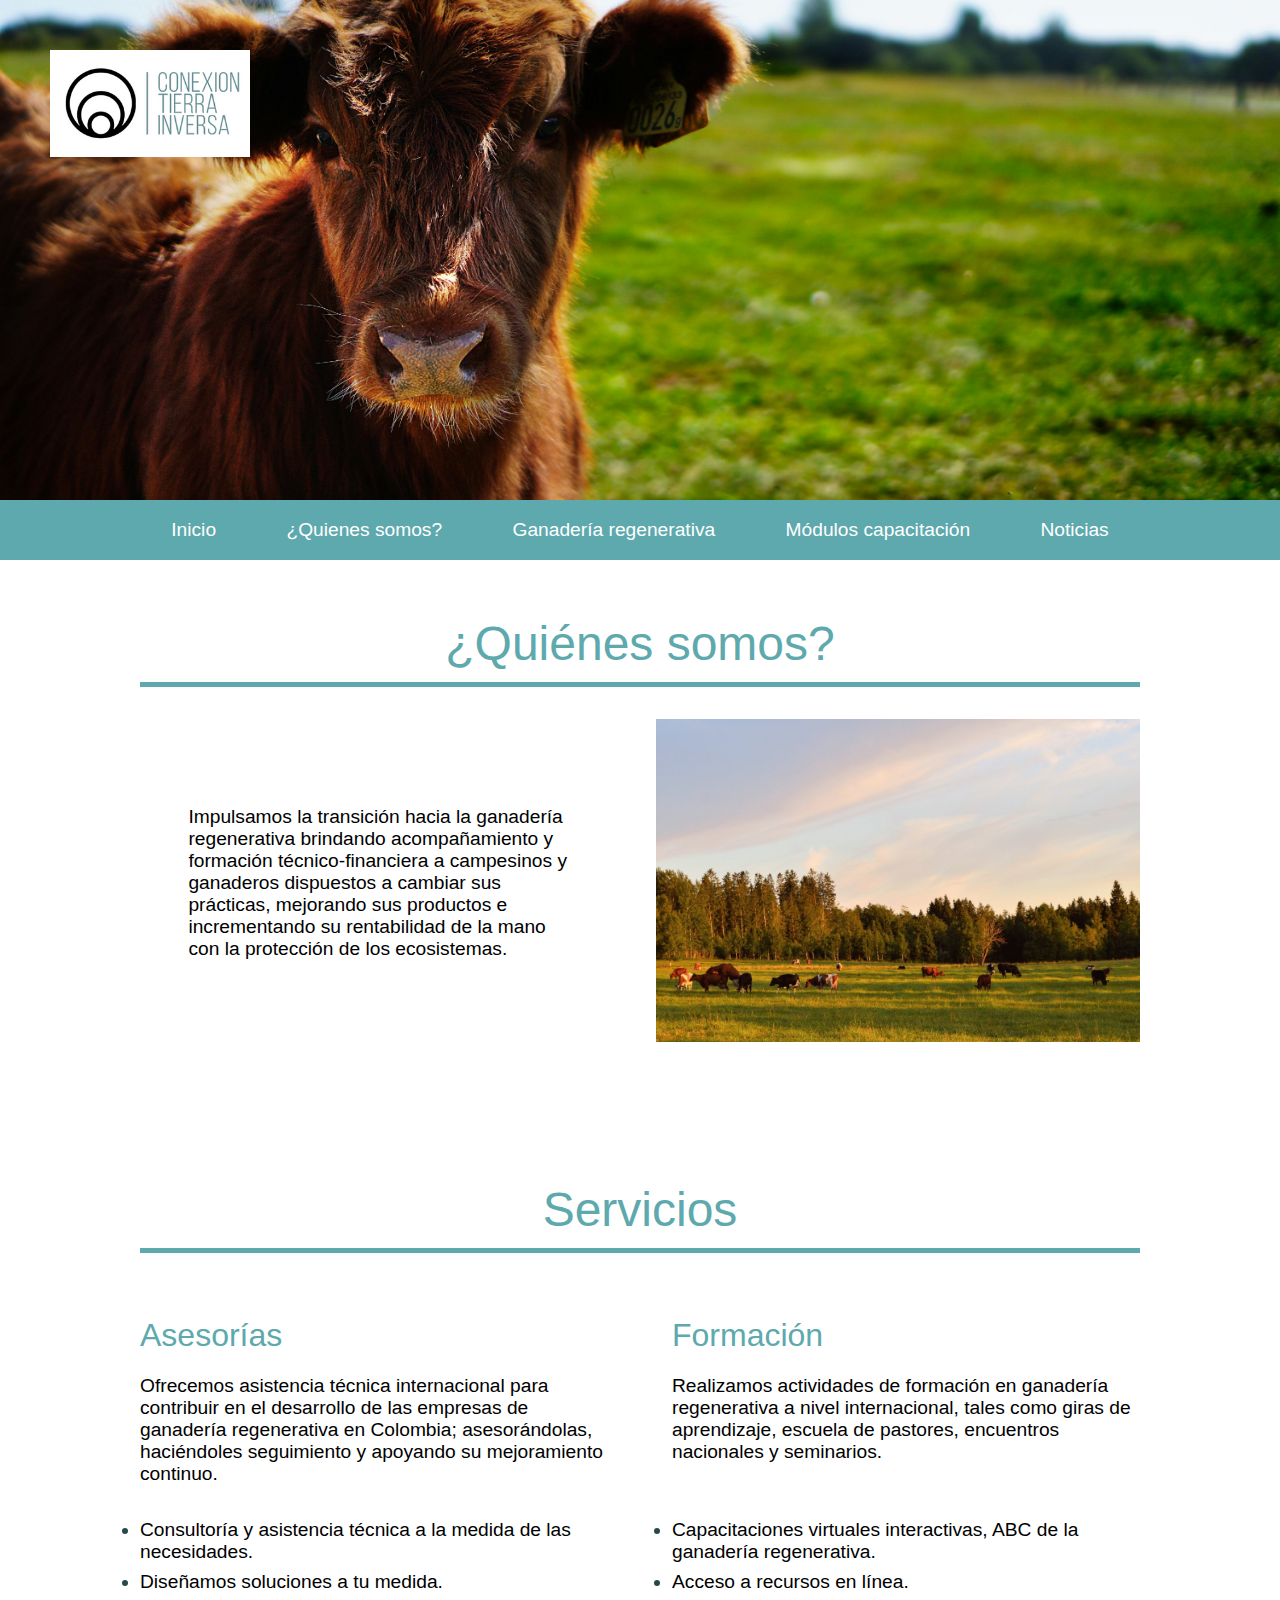
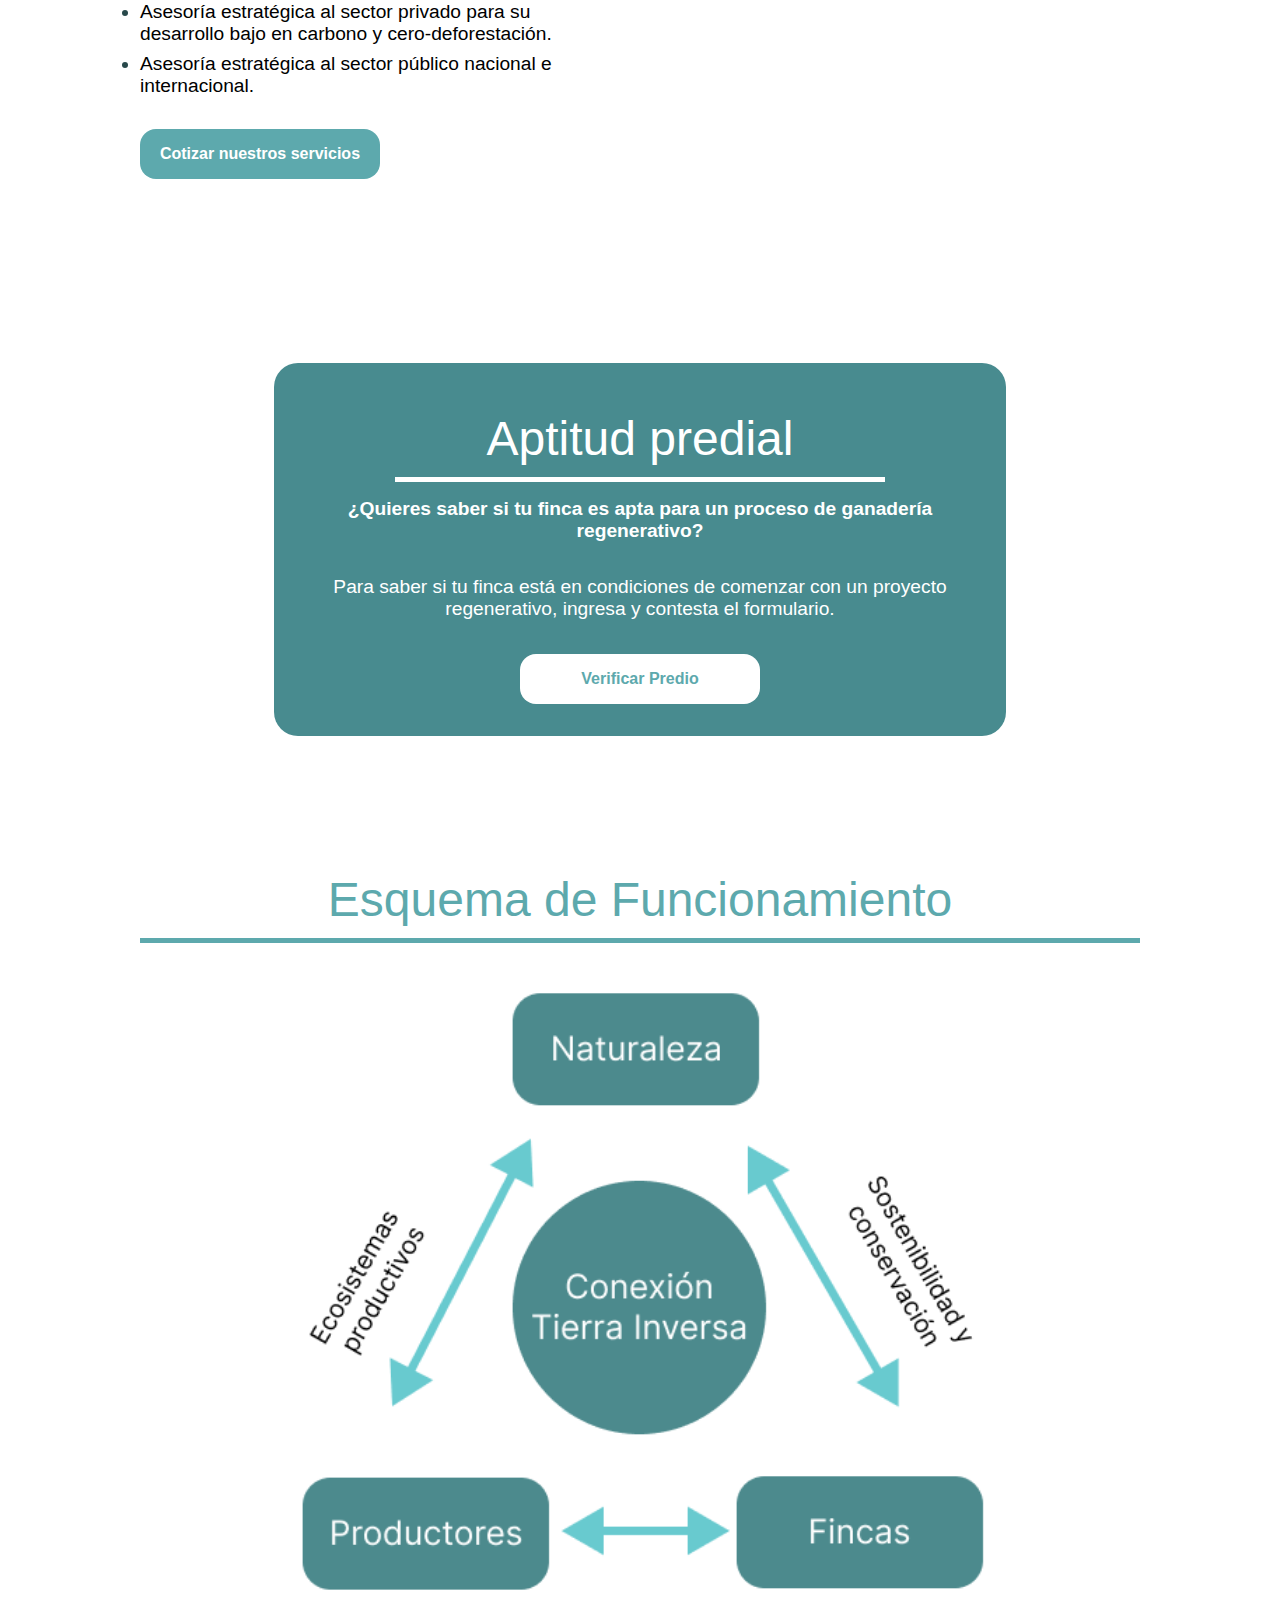
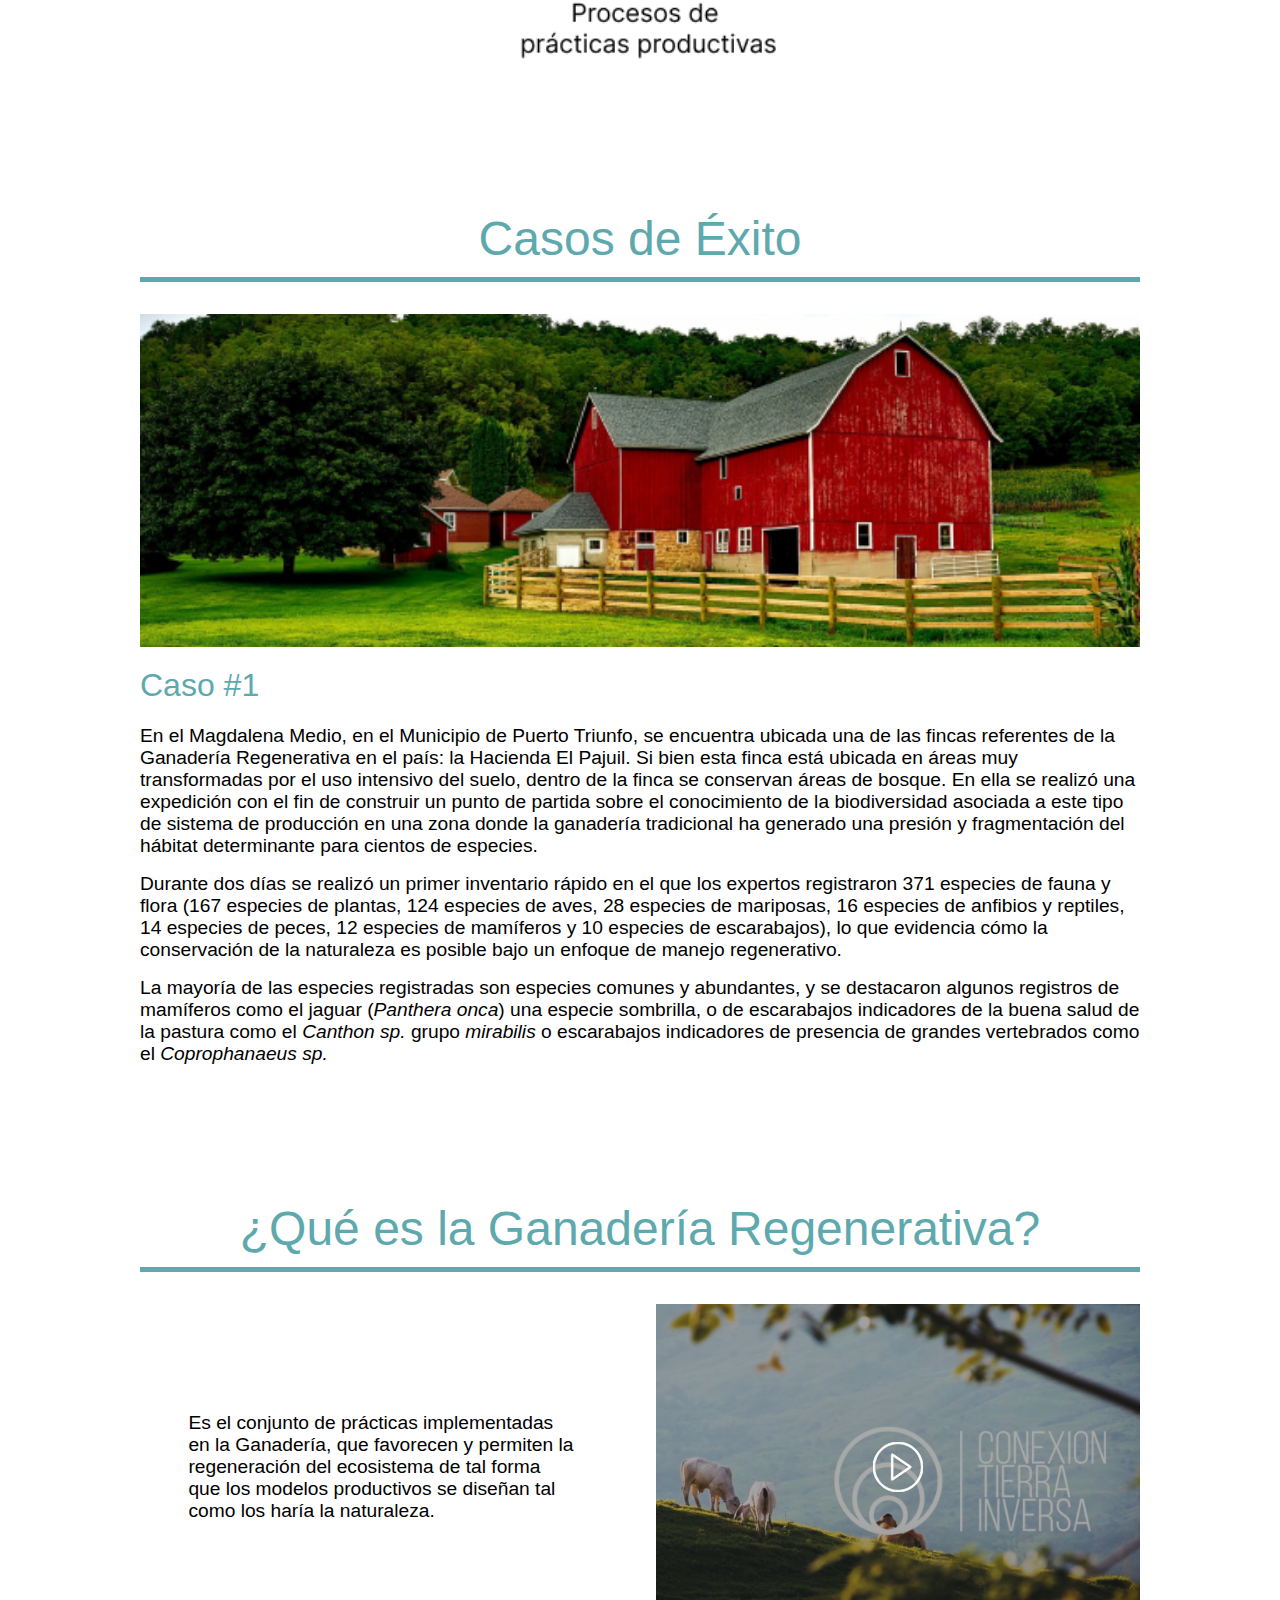
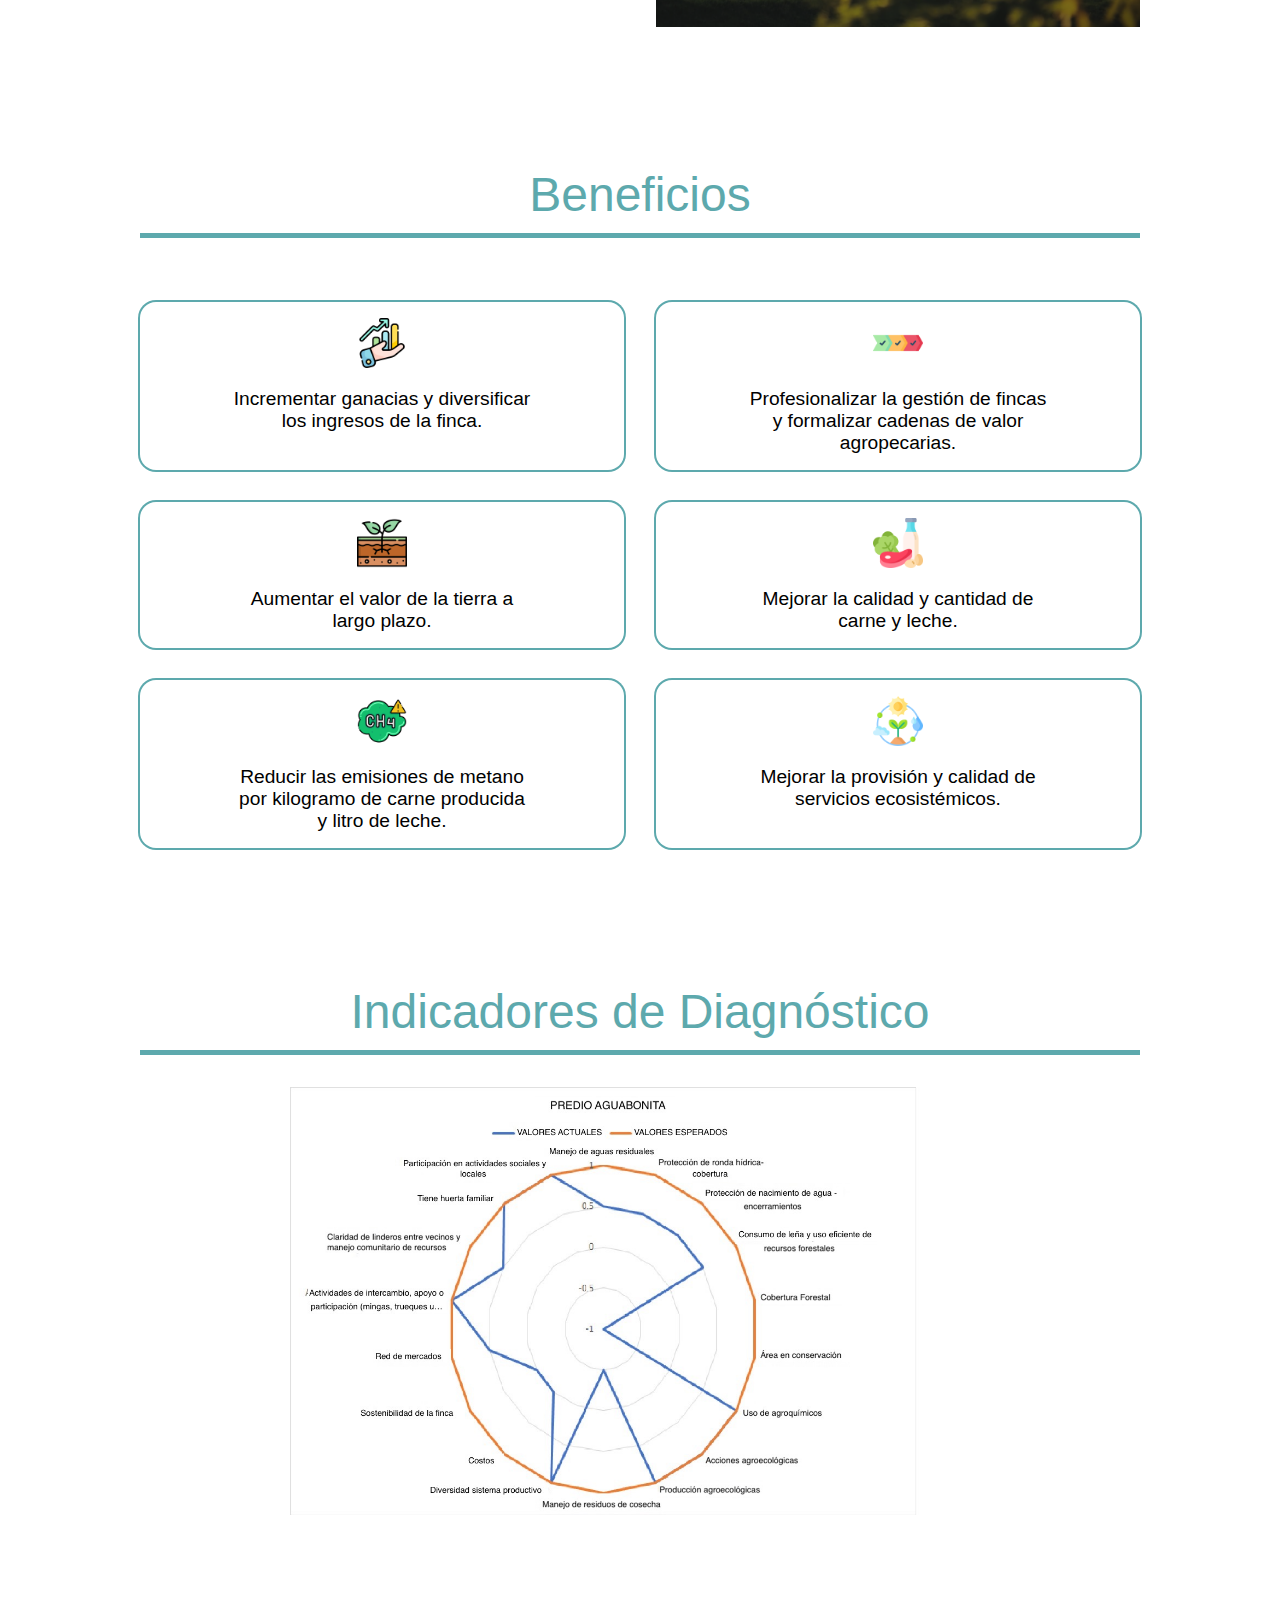
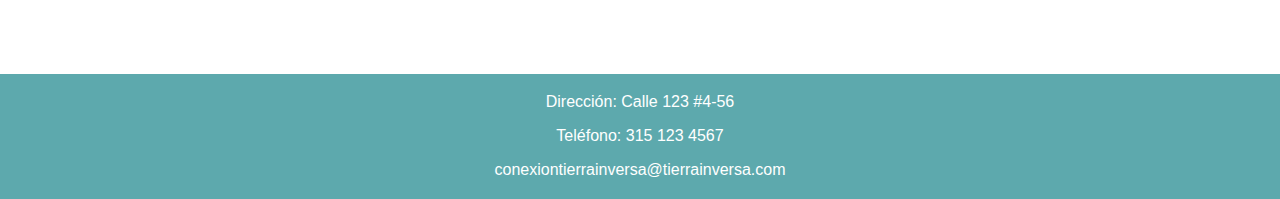
==== commit 6eac66b6: "fixes" ====
--- a/index.html
+++ b/index.html
@@ -18,7 +18,7 @@
     </div>
     <nav>
       <ul>
-        <li><a href="/index.html">Inicio</a></li>
+        <li><a href="/conexion-inversa/index.html">Inicio</a></li>
         <div class="dropdown">
           <li class="dropdown-item">¿Quienes somos?</li>
           <div class="dropdown-content">
@@ -43,13 +43,12 @@
   <main class="main">
     <section class="block" id="quienes-somos">
       <h1>¿Quiénes somos?</h1>
-      <article>
-        <p>Desde Conexión Tierra Inversa buscamos impulsar la transición
-          hacia la ganadería regenerativa, brindando acompañamiento y
-          capacitación técnico-financiera a campesinos y ganaderos
-          dispuestos a mejorar sus prácticas, con el fin de fortalecer sus
-          capacidades para que logren aumentar su calidad, rentabilidad,
-          naturaleza. proteger sus suelos y los ecosistemas.</p>
+      <articlen class="block-with-image">
+        <p>Impulsamos la transición hacia la ganadería regenerativa brindando acompañamiento y formación técnico-financiera a campesinos y ganaderos dispuestos a cambiar sus prácticas, mejorando sus productos e incrementando  su rentabilidad de la mano con la protección de los ecosistemas. </p>
+
+          <div class="img-wrapper">
+            <img src="./assets/images/hero.png" alt="">
+          </div>
       </article>
     </section>
 
@@ -70,7 +69,7 @@
         <button>Cotizar nuestros servicios</button>
       </article>
       <article>
-        <h2>Capacitaciones</h2>
+        <h2>Formación</h2>
         <p>Realizamos actividades de formación en ganadería regenerativa a nivel internacional, tales como giras de aprendizaje, escuela de pastores, encuentros nacionales y seminarios.</p>
         <br>
         <ul>
@@ -85,7 +84,7 @@
       <h1 >Aptitud predial</h1>
       <p class="center"><strong>¿Quieres saber si tu finca es apta para un proceso de ganadería regenerativo?</strong></p>
       <br>
-      <p class="center">Para saber si tu finca está en condiciones de comenzar con un proyecto regenerativo, ingresa y contesta el formulario</p>
+      <p class="center">Para saber si tu finca está en condiciones de comenzar con un proyecto regenerativo, ingresa y contesta el formulario.</p>
       <br>
       <button>Verificar Predio</button>
     </section>
@@ -100,6 +99,7 @@
     <section class="block" id="casos-de-exito">
       <h1 >Casos de Éxito</h1>
       <article>
+        <img src="./assets/images/granja.png" alt="" style="margin-bottom: 1rem;">
         <h2>Caso #1</h2>
         <p>En el Magdalena Medio, en el Municipio de Puerto Triunfo, se encuentra ubicada una de las fincas referentes de la Ganadería
           Regenerativa en el país: la Hacienda El Pajuil. Si bien esta finca está ubicada en áreas muy transformadas por el uso intensivo
@@ -116,41 +116,53 @@
         <p>
           La mayoría de las especies registradas son especies comunes y abundantes, y se destacaron algunos registros de mamíferos
           como el jaguar (<em>Panthera onca</em>) una especie sombrilla, o de escarabajos indicadores de la buena salud de la pastura como
-          el <em>Canthon sp.</em> grupo <em>mirabilis</em> o escarabajos indicadores de presencia de grandes vertebrados como el Coprophanaeus sp.
+          el <em>Canthon sp.</em> grupo <em>mirabilis</em> o escarabajos indicadores de presencia de grandes vertebrados como el <em>Coprophanaeus sp.</em>
         </p>
       </article>
     </section>
 
     <section class="block" id="que-es">
       <h1>¿Qué es la Ganadería Regenerativa?</h1>
-      <p>Es el conjunto de prácticas implementadas en la Ganadería, que favorecen y permiten la regeneración del ecosistema de tal forma que los modelos productivos se diseñan tal como los haría la naturaleza.</p>
+      <article class="block-with-image">
+        <p>Es el conjunto de prácticas implementadas en la Ganadería, que favorecen y permiten la regeneración del ecosistema de tal forma que los modelos productivos se diseñan tal como los haría la naturaleza.</p>
+
+        <div class="img-wrapper">
+          <a href="https://youtu.be/tKVyowWWR_o" target="_blank">
+            <img src="./assets/images/yt-img.png" alt="">
+          </a>
+
+          <img class="play-icon" src="./assets/images/play-icon.svg" alt="">
+        </div>
+
+
+      </article>
     </section>
 
     <section class="block" id="beneficios">
       <article class="grid">
         <h1>Beneficios</h1>
         <div class="num-list">
-          <span><img src="./assets/images/grass-icon.png" alt=""></span>
+          <span><img src="./assets/images/ventas.png" alt=""></span>
           <p>Incrementar ganacias y diversificar los ingresos de la finca.</p>
         </div>
         <div class="num-list">
-          <span><img src="./assets/images/grass-icon.png" alt=""></span>
+          <span><img src="./assets/images/cadena-de-valor.png" alt=""></span>
           <p>Profesionalizar la gestión de fincas y formalizar cadenas de valor agropecarias.</p>
         </div>
         <div class="num-list">
-          <span><img src="./assets/images/grass-icon.png" alt=""></span>
+          <span><img src="./assets/images/tierra.png" alt=""></span>
           <p>Aumentar el valor de la tierra a largo plazo.</p>
         </div>
         <div class="num-list">
-          <span><img src="./assets/images/grass-icon.png" alt=""></span>
-          <p>Mejorar la calidad y cantidad de carne.</p>
+          <span><img src="./assets/images/comida.png" alt=""></span>
+          <p>Mejorar la calidad y cantidad de carne y leche.</p>
         </div>
         <div class="num-list">
-          <span><img src="./assets/images/grass-icon.png" alt=""></span>
-          <p>Reducir las emisiones de metano por kilogramo de carne producida.</p>
+          <span><img src="./assets/images/metano.png" alt=""></span>
+          <p>Reducir las emisiones de metano por kilogramo de carne producida y litro de leche.</p>
         </div>
         <div class="num-list">
-          <span><img src="./assets/images/grass-icon.png" alt=""></span>
+          <span><img src="./assets/images/ecosistema.png" alt=""></span>
           <p>Mejorar la provisión y calidad de servicios ecosistémicos.</p>
         </div>
       </article>
--- a/assets/styles/index.css
+++ b/assets/styles/index.css
@@ -66,7 +66,7 @@
   display: block;
 }
 .header nav {
-  background-color: #548135;
+  background-color: #5DA9AD;
 }
 .header nav ul {
   display: flex;
@@ -90,7 +90,7 @@
   color: white;
 }
 .header nav ul li:hover {
-  background-color: #486f2e;
+  background-color: #519ca0;
 }
 .header nav ul li a {
   font-size: 1.2rem;
@@ -112,14 +112,14 @@
   display: block;
   position: relative;
   cursor: pointer;
-  background-color: #44682d;
+  background-color: #488b8f;
   width: 100%;
 }
 @media (min-width: 740px) {
   .header nav .dropdown-content {
     position: absolute;
     display: none;
-    background-color: #548135;
+    background-color: #5DA9AD;
     padding-left: 0;
   }
 }
@@ -133,13 +133,13 @@
 
 .block {
   position: relative;
-  margin: 120px 0;
+  margin: 0 auto 120px;
 }
 .block:first-child {
   margin-top: 40px;
 }
 .block h1, .block h2 {
-  color: #548135;
+  color: #5DA9AD;
   font-weight: 500;
 }
 .block h1 {
@@ -160,7 +160,7 @@
 .block h1::after {
   position: absolute;
   content: "";
-  background-color: #548135;
+  background-color: #5DA9AD;
   height: 5px;
   width: 100%;
   left: 0;
@@ -192,18 +192,18 @@
 .block button {
   padding: 1rem;
   display: block;
-  margin: 2rem auto;
+  margin: 2rem 0;
   border-radius: 16px;
   border: none;
   font-weight: 600;
   cursor: pointer;
-  background-color: #548135;
+  background-color: #5DA9AD;
   font-size: 1rem;
   color: white;
   width: 240px;
 }
 .block button:hover {
-  background-color: #314b1f;
+  background-color: #407b7e;
 }
 .block article {
   margin: 2rem 0;
@@ -218,7 +218,7 @@
   margin: 2rem auto 0 auto;
 }
 .block .num-list {
-  box-shadow: 0 0 0 2px #548135;
+  box-shadow: 0 0 0 2px #5DA9AD;
   display: flex;
   place-items: center;
   flex-direction: column;
@@ -278,20 +278,69 @@
   text-align: center;
   font-size: 1.5rem;
 }
+.block .grid .card p {
+  text-align: center;
+}
+.block button.center {
+  margin: 0 auto;
+}
 .block h1, .block h2, .block h3, .block h4, .block h5, .block p, .block article {
   display: block;
   max-width: 1000px;
   margin-left: auto;
   margin-right: auto;
 }
+.block .block-with-image {
+  display: grid;
+  grid-template-columns: repeat(1, 1fr);
+  place-content: center;
+  align-items: center;
+  gap: 2rem;
+  text-align: center;
+  max-width: 1000px;
+  margin: 0 auto;
+}
+@media (min-width: 700px) {
+  .block .block-with-image {
+    text-align: left;
+    grid-template-columns: repeat(2, 1fr);
+  }
+}
+.block .block-with-image .img-wrapper {
+  position: relative;
+  max-width: 600px;
+}
+.block .block-with-image .img-wrapper a:hover {
+  transform: scale(1.05);
+}
+.block .block-with-image .img-wrapper a:hover .play-icon {
+  color: red;
+}
+.block .block-with-image .img-wrapper .play-icon {
+  position: absolute;
+  top: calc(50% - 25px);
+  left: calc(50% - 25px);
+  width: 50px;
+  cursor: pointer;
+  pointer-events: none;
+}
+.block .block-with-image p {
+  width: 100%;
+  margin: 0 auto;
+}
+@media (min-width: 700px) {
+  .block .block-with-image p {
+    width: 80%;
+  }
+}
 
 .block.reverse {
-  background-color: #548135;
+  background-color: #488b8f;
   color: white;
   padding: 2rem 1rem;
   width: -moz-fit-content;
   width: fit-content;
-  margin: 4rem auto;
+  margin: 0 auto 120px;
   border-radius: 24px;
 }
 .block.reverse h1 {
@@ -302,12 +351,18 @@
 .block.reverse h1::after {
   background-color: white;
 }
+@media (min-width: 700px) {
+  .block.reverse p {
+    max-width: 700px;
+  }
+}
 .block.reverse button {
   background-color: white;
-  color: #548135;
+  color: #5DA9AD;
+  margin: 0 auto;
 }
 .block.reverse button:hover {
-  background-color: #3e6127;
+  background-color: #4c8a8d;
   color: white;
   box-shadow: 0 0 0 2px white;
 }
@@ -318,19 +373,27 @@
   -moz-column-gap: 4rem;
        column-gap: 4rem;
   max-width: 1000px;
-  margin: 0 auto;
+  margin: 0 auto 120px;
 }
 .split h1 {
   grid-column: 1/-1;
 }
 @media (min-width: 500px) {
   .split {
-    grid-template-columns: repeat(1, 1fr);
-  }
+    grid-template-columns: repeat(2, 1fr);
+  }
+}
+.split article ul li::marker {
+  color: #28494b;
+}
+.split article p {
+  min-height: 110px;
 }
 
 .news {
+  max-width: 1000px;
   display: grid;
+  gap: 2rem;
   grid-template-columns: 1;
   align-items: center;
 }
@@ -339,6 +402,9 @@
     grid-template-columns: repeat(2, 1fr);
   }
 }
+.news article h1 {
+  font-size: 2rem;
+}
 .news article h1::after {
   content: none;
 }
@@ -353,7 +419,7 @@
 .footer {
   padding: 1.2rem;
   width: 100%;
-  background-color: #548135;
+  background-color: #5DA9AD;
   display: flex;
   flex-direction: column;
   justify-content: center;
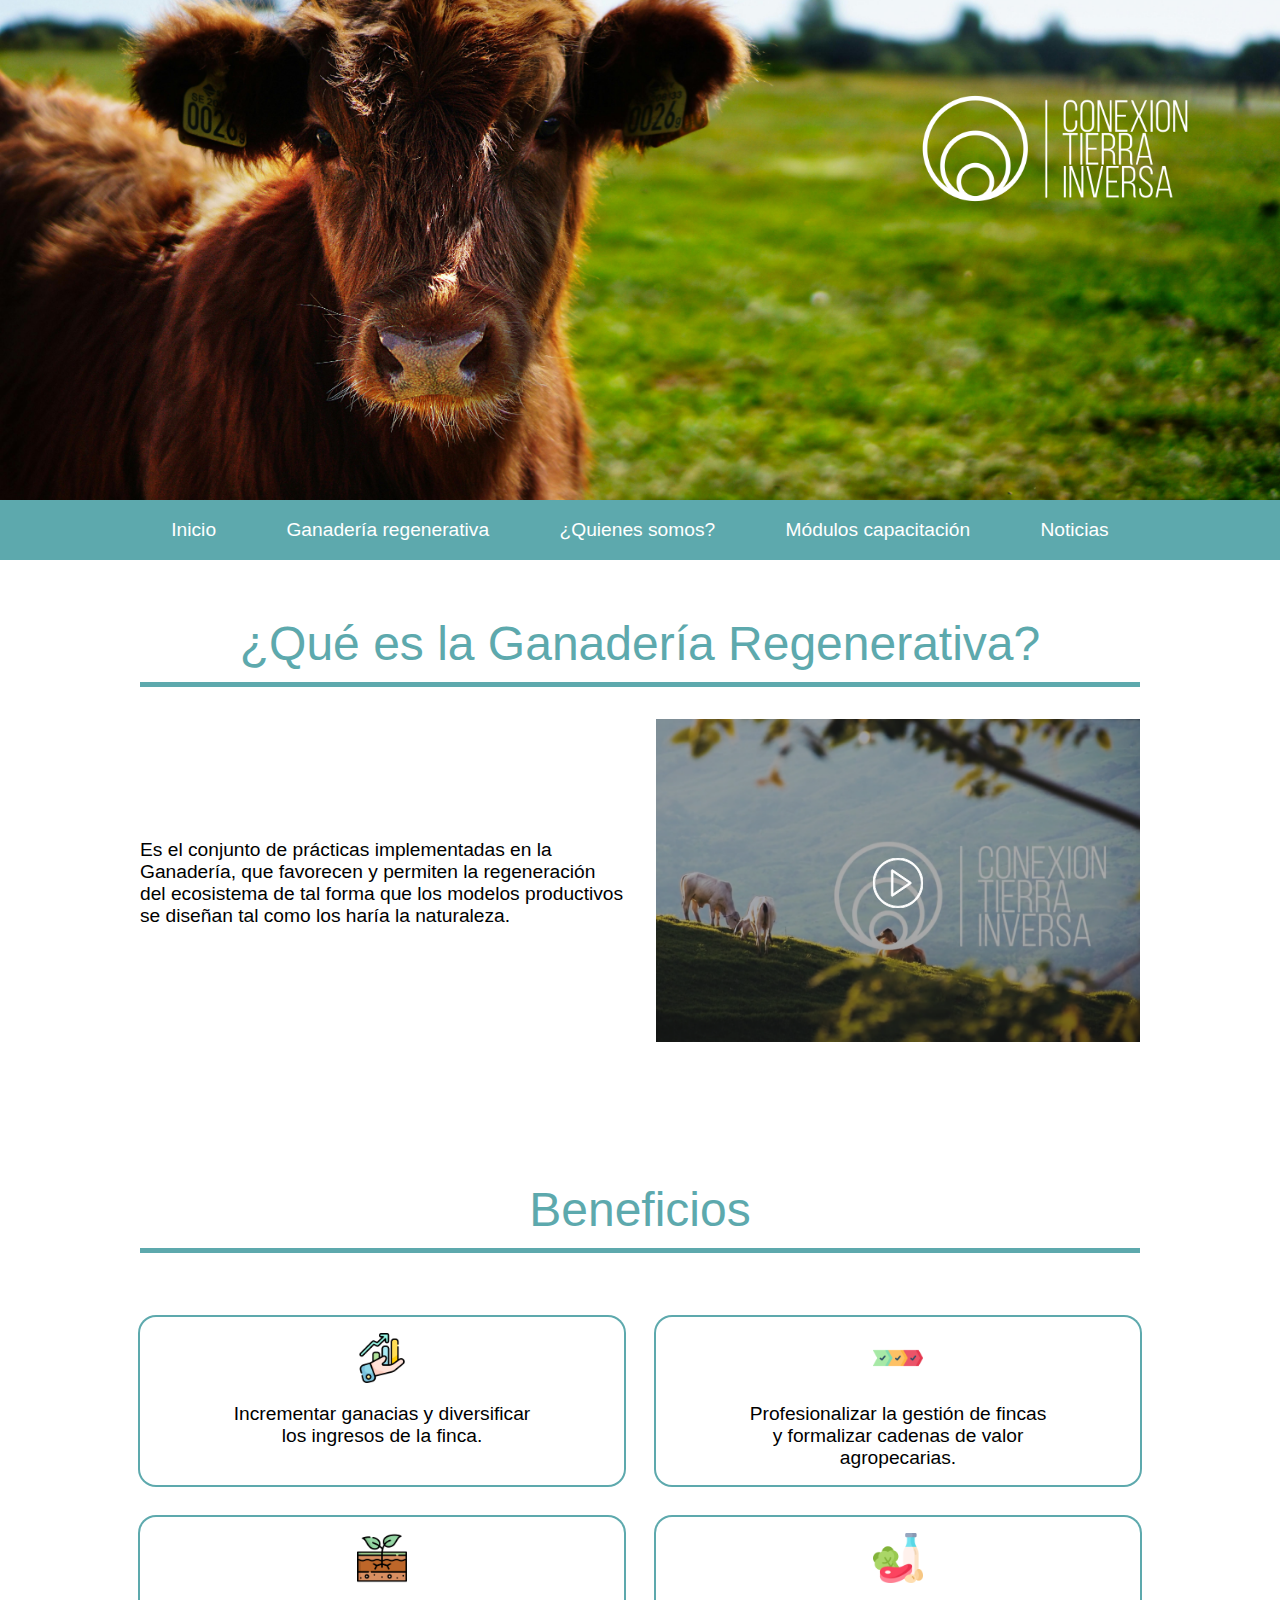
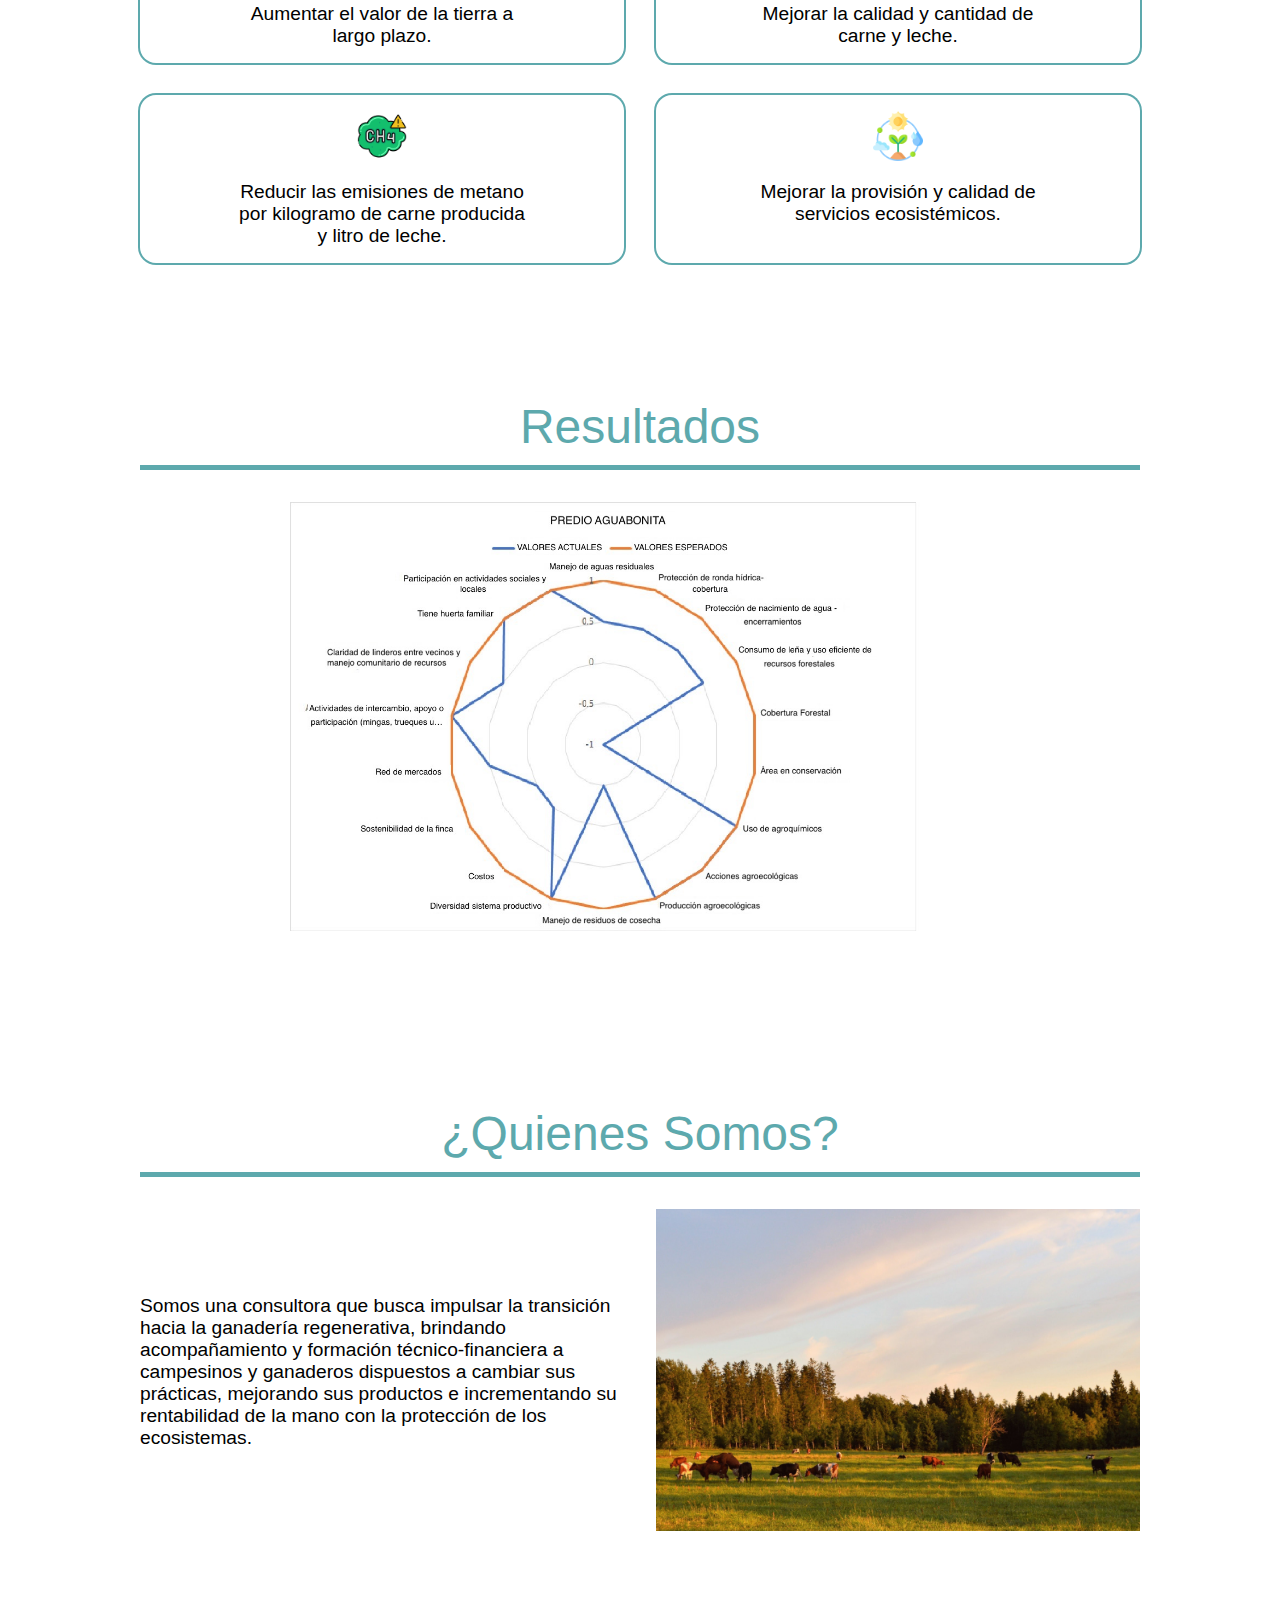
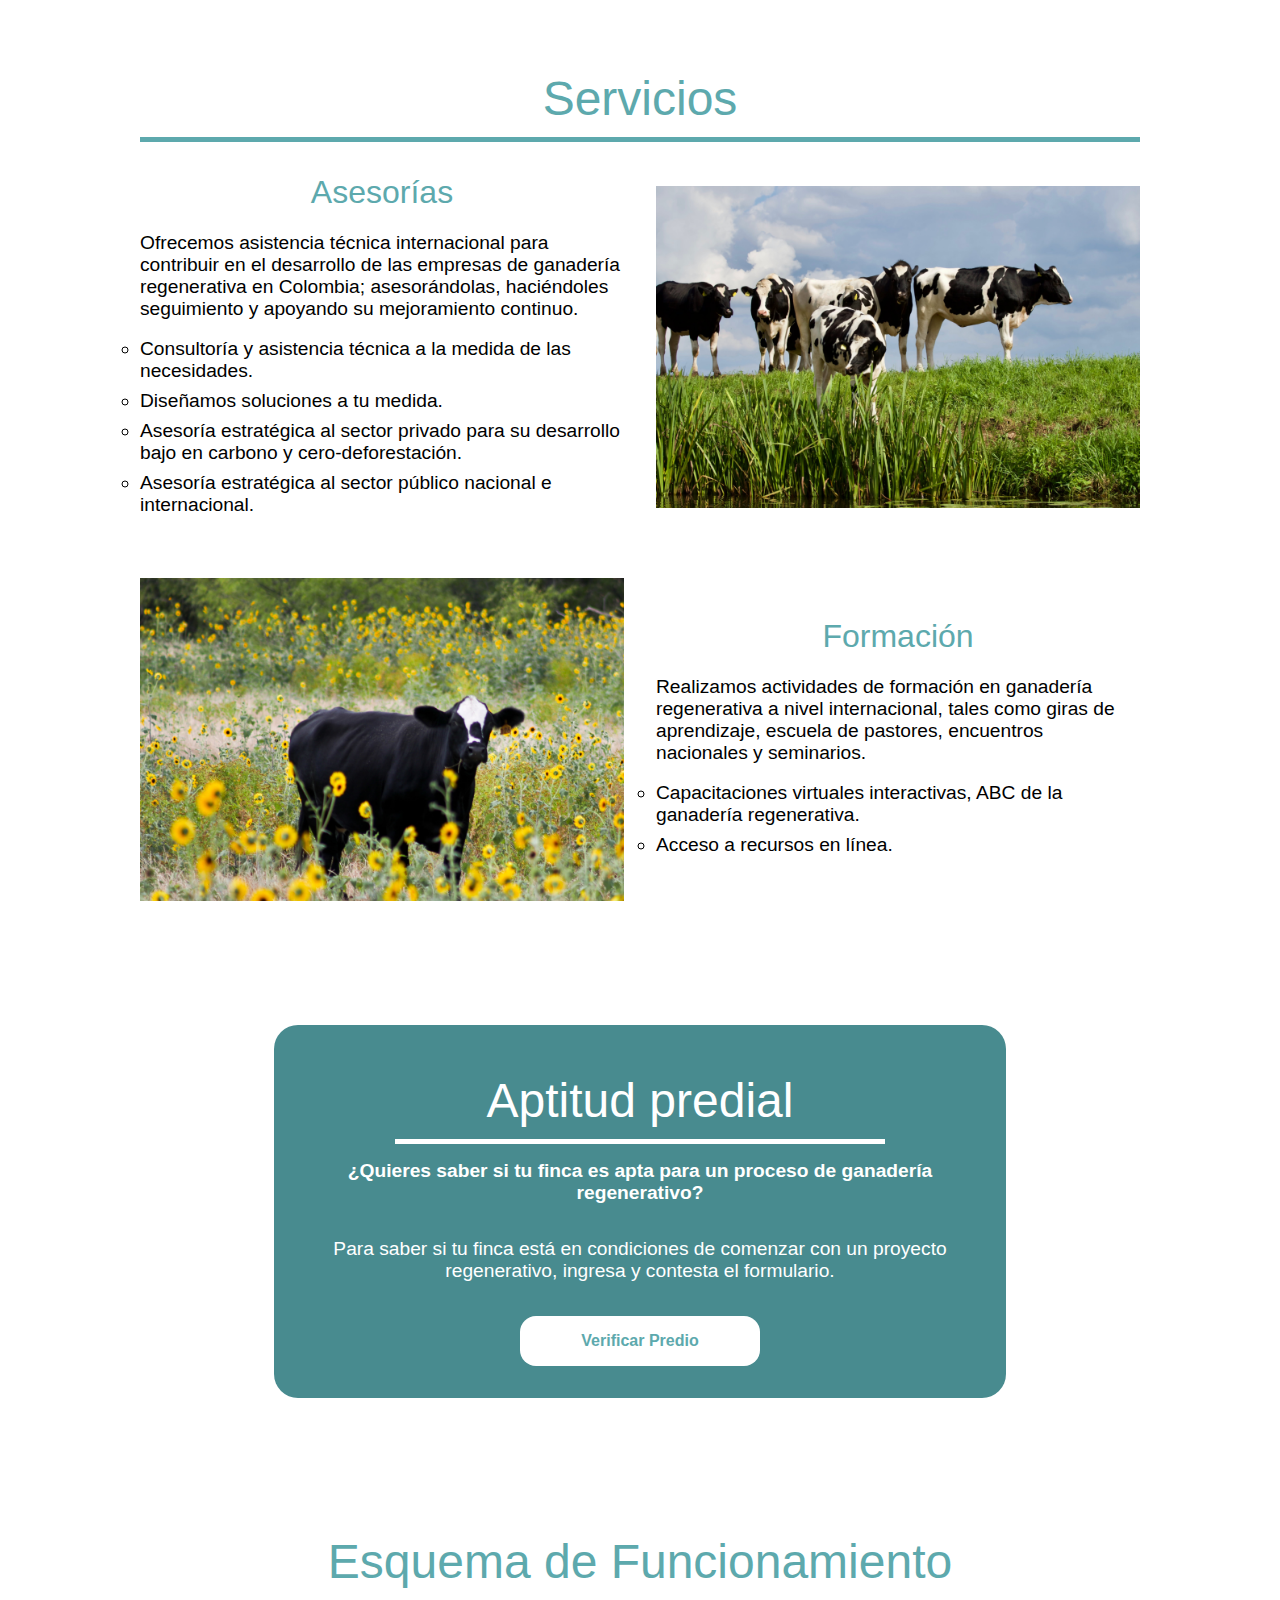
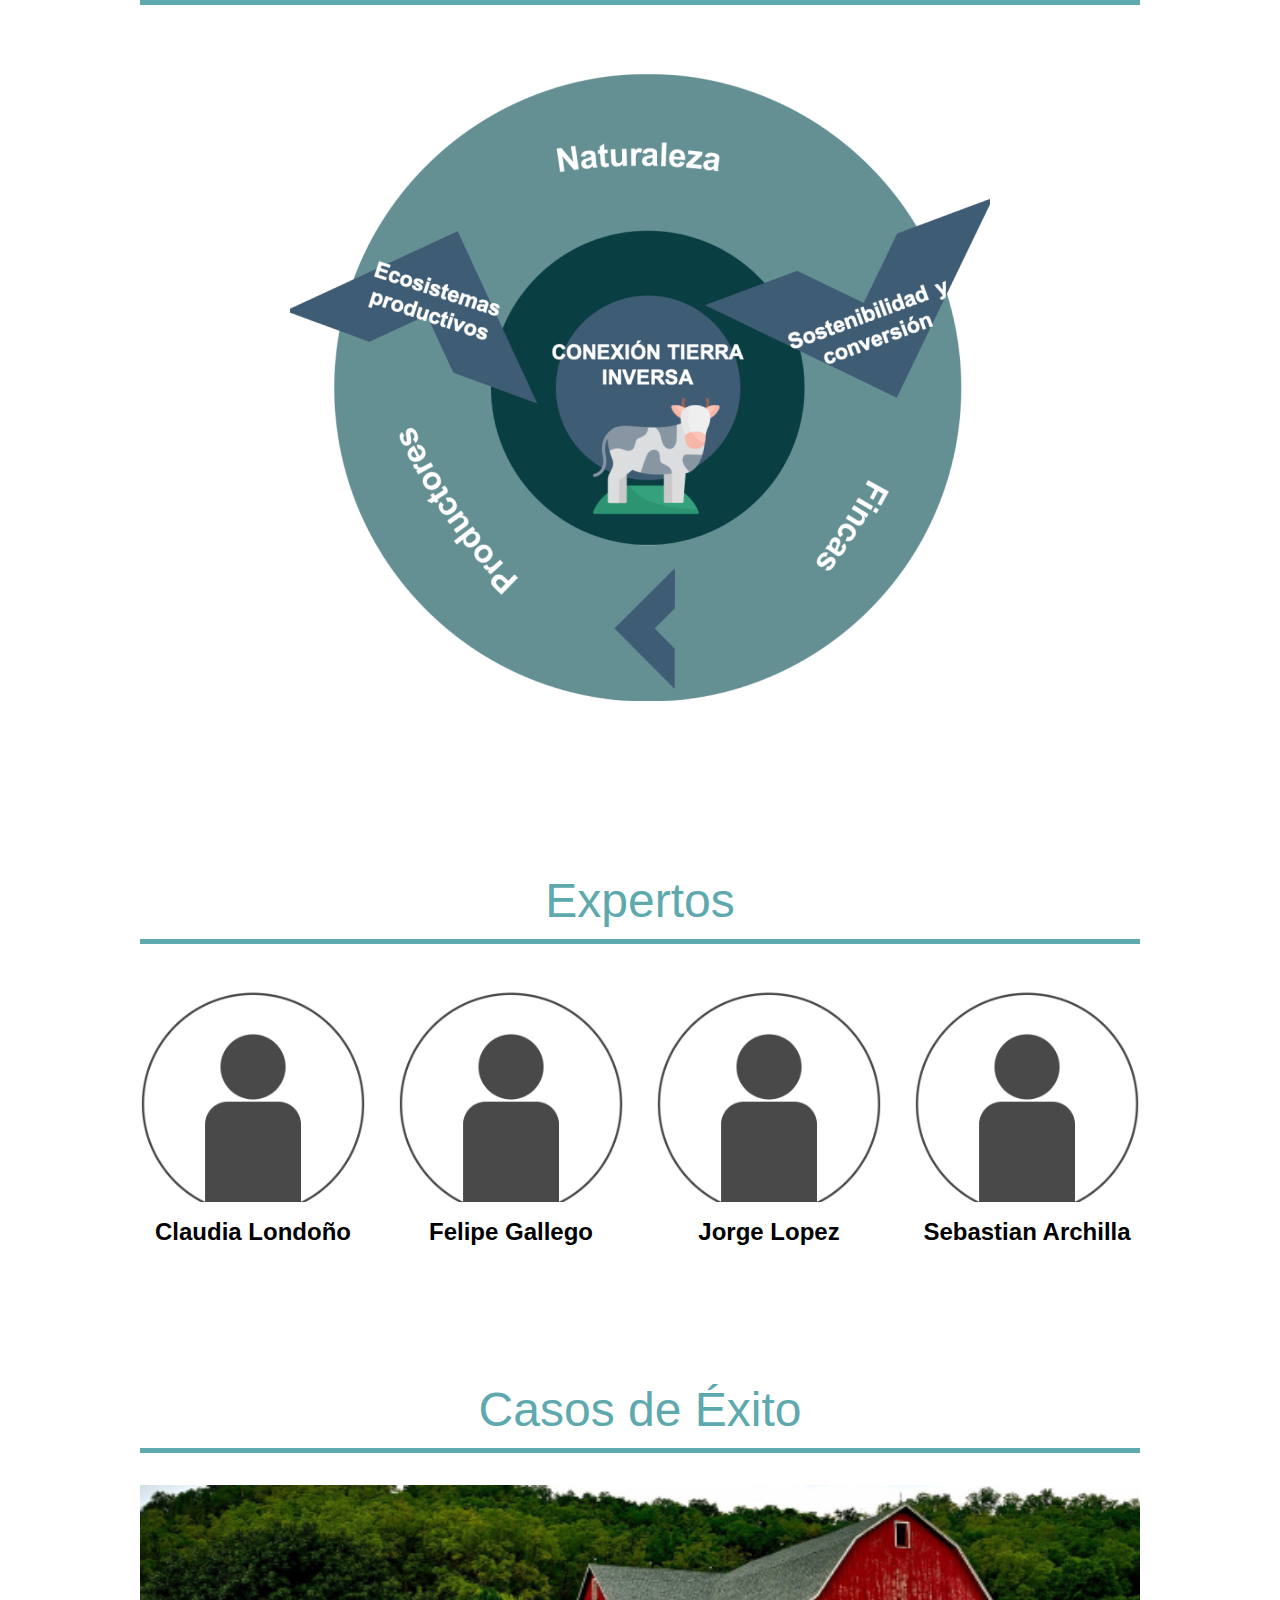
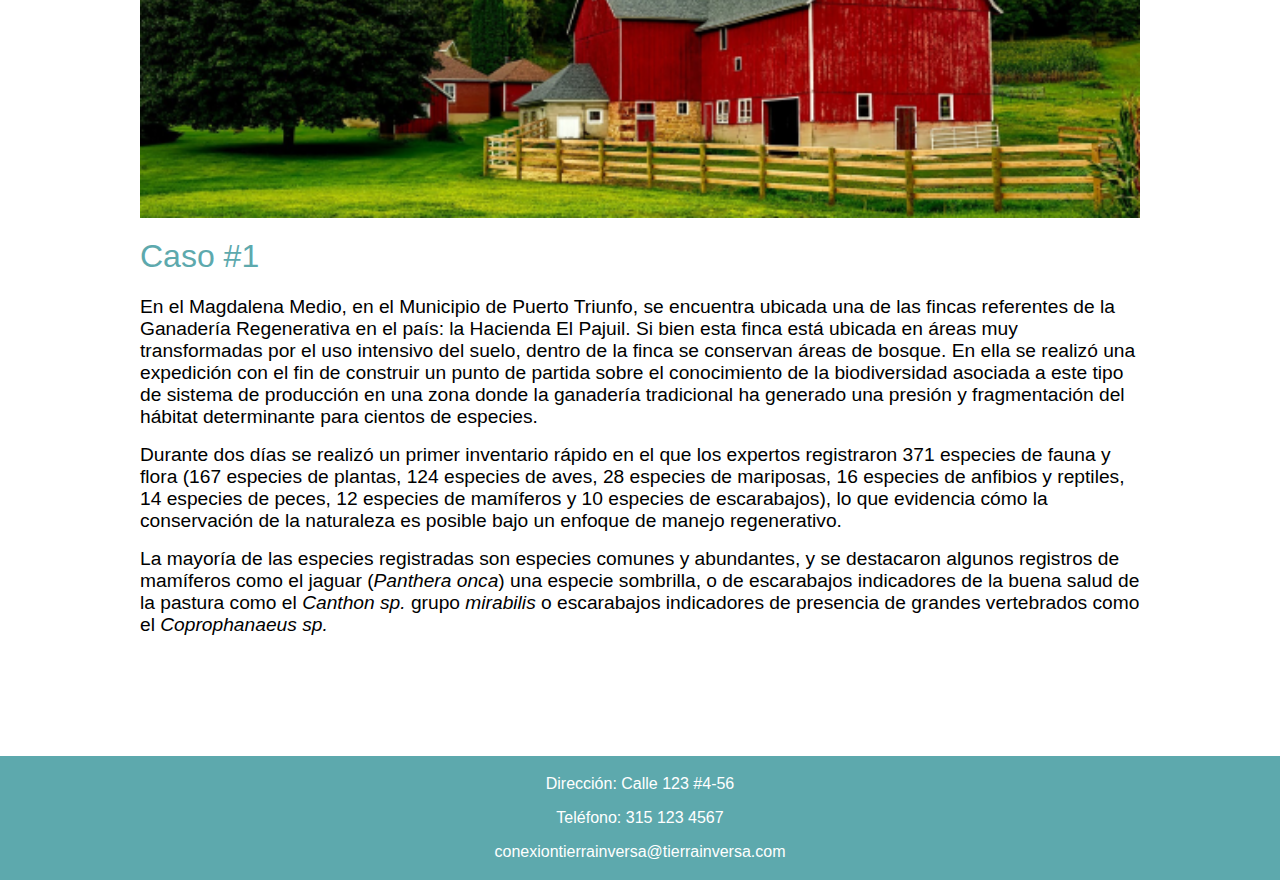
==== commit 463c5bc5: "more fixes" ====
--- a/index.html
+++ b/index.html
@@ -11,7 +11,7 @@
     <div class="header-image">
       <img src="./assets/images/hero-image.jpg" alt="">
       <div class="logo">
-        <a href="/">
+        <a href="/conexion-inversa/index.html">
           <img src="./assets/images/logo.png" alt="">
         </a>
       </div>
@@ -20,19 +20,20 @@
       <ul>
         <li><a href="/conexion-inversa/index.html">Inicio</a></li>
         <div class="dropdown">
-          <li class="dropdown-item">¿Quienes somos?</li>
-          <div class="dropdown-content">
-            <li><a href="#servicios">Servicios</a></li>
-            <li><a href="#esquemas">Esquema</a></li>
-            <li><a href="#casos-de-exito">Casos de éxito</a></li>
-          </div>
-        </div>
-        <div class="dropdown">
           <li class="dropdown-item">Ganadería regenerativa</li>
           <div class="dropdown-content">
             <li><a href="#que-es">¿Qué es?</a></li>
             <li><a href="#beneficios">Beneficios</a></li>
-            <li><a href="#indicadores">Indicadores</a></li>
+            <li><a href="#indicadores">Resultados</a></li>
+          </div>
+        </div>
+        <div class="dropdown">
+          <li class="dropdown-item"><a href="#propuesta-valor" style="padding: 0;"> ¿Quienes somos?</a></li>
+          <div class="dropdown-content">
+            <li><a href="#servicios">Servicios</a></li>
+            <li><a href="#esquemas">Esquema</a></li>
+            <li><a href="#expertos">Expertos</a></li>
+            <li><a href="#casos-de-exito">Casos de éxito</a></li>
           </div>
         </div>
         <li><a href="./capacitaciones.html#capacitaciones">Módulos capacitación</a></li>
@@ -41,10 +42,66 @@
     </nav>
   </header>
   <main class="main">
-    <section class="block" id="quienes-somos">
-      <h1>¿Quiénes somos?</h1>
-      <articlen class="block-with-image">
-        <p>Impulsamos la transición hacia la ganadería regenerativa brindando acompañamiento y formación técnico-financiera a campesinos y ganaderos dispuestos a cambiar sus prácticas, mejorando sus productos e incrementando  su rentabilidad de la mano con la protección de los ecosistemas. </p>
+    <section class="block" id="que-es">
+      <h1>¿Qué es la Ganadería Regenerativa?</h1>
+      <article class="block-with-image">
+        <p>Es el conjunto de prácticas implementadas en la Ganadería, que favorecen y permiten la regeneración del ecosistema de tal forma que los modelos productivos se diseñan tal como los haría la naturaleza.</p>
+
+        <div class="img-wrapper">
+          <a href="https://youtu.be/tKVyowWWR_o" target="_blank">
+            <img src="./assets/images/yt-img.png" alt="">
+          </a>
+
+          <img class="play-icon" src="./assets/images/play-icon.svg" alt="">
+        </div>
+
+
+      </article>
+    </section>
+
+    <section class="block" id="beneficios">
+      <article class="grid">
+        <h1>Beneficios</h1>
+        <div class="num-list">
+          <span><img src="./assets/images/ventas.png" alt=""></span>
+          <p>Incrementar ganacias y diversificar los ingresos de la finca.</p>
+        </div>
+        <div class="num-list">
+          <span><img src="./assets/images/cadena-de-valor.png" alt=""></span>
+          <p>Profesionalizar la gestión de fincas y formalizar cadenas de valor agropecarias.</p>
+        </div>
+        <div class="num-list">
+          <span><img src="./assets/images/tierra.png" alt=""></span>
+          <p>Aumentar el valor de la tierra a largo plazo.</p>
+        </div>
+        <div class="num-list">
+          <span><img src="./assets/images/comida.png" alt=""></span>
+          <p>Mejorar la calidad y cantidad de carne y leche.</p>
+        </div>
+        <div class="num-list">
+          <span><img src="./assets/images/metano.png" alt=""></span>
+          <p>Reducir las emisiones de metano por kilogramo de carne producida y litro de leche.</p>
+        </div>
+        <div class="num-list">
+          <span><img src="./assets/images/ecosistema.png" alt=""></span>
+          <p>Mejorar la provisión y calidad de servicios ecosistémicos.</p>
+        </div>
+      </article>
+    </section>
+
+    <section class="block" id="indicadores">
+      <h1>Resultados</h1>
+      <article>
+        <div class="main-image">
+          <img src="./assets/images/indicador.jpeg" alt="">
+        </div>
+      </article>
+    </section>
+
+    <section class="block" id="propuesta-valor">
+      <h1>¿Quienes Somos?</h1>
+      <article class="block-with-image">
+        <p>Somos una consultora que busca impulsar la transición hacia la ganadería regenerativa, brindando acompañamiento y formación técnico-financiera a campesinos y ganaderos dispuestos a cambiar sus prácticas, mejorando sus productos e incrementando su rentabilidad de la mano con la protección de los ecosistemas.</p>
 
           <div class="img-wrapper">
             <img src="./assets/images/hero.png" alt="">
@@ -52,22 +109,58 @@
       </article>
     </section>
 
-    <section class="block split" id="servicios">
+    <section class="block" id="servicios">
       <h1>Servicios</h1>
-      <article>
-        <h2>Asesorías</h2>
-        <p>Ofrecemos asistencia técnica internacional para contribuir en el desarrollo de las empresas de ganadería regenerativa en Colombia; asesorándolas, haciéndoles seguimiento y apoyando su mejoramiento continuo.</p>
+      <article class="block-with-image">
+        <div>
+          <h2 class="center">Asesorías</h2>
+          <p>Ofrecemos asistencia técnica internacional para contribuir en el desarrollo de las empresas de ganadería regenerativa en Colombia; asesorándolas, haciéndoles seguimiento y apoyando su mejoramiento continuo.</p>
+          <br>
+          <ul>
+            <li>Consultoría y asistencia técnica a la medida de las necesidades.</li>
+            <li>Diseñamos soluciones a tu medida.</li>
+            <li>Asesoría estratégica al sector privado para su desarrollo bajo en
+              carbono y cero-deforestación.​</li>
+            <li>Asesoría estratégica al sector público nacional e internacional.</li>
+          </ul>
+        </div>
+          <div class="img-wrapper">
+            <img src="./assets/images/asesoria.png" alt="">
+          </div>
+      </article>
+      <br><br><br>
+      <article class="block-with-image">
+        <div class="img-wrapper">
+          <img src="./assets/images/formacion.png" alt="">
+        </div>
+      <div>
+        <h2 class="center">Formación</h2>
+        <p>Realizamos actividades de formación en ganadería regenerativa a nivel internacional, tales como giras de aprendizaje, escuela de pastores, encuentros nacionales y seminarios.</p>
         <br>
         <ul>
-          <li>Consultoría y asistencia técnica a la medida de las necesidades.</li>
-          <li>Diseñamos soluciones a tu medida.</li>
-          <li>Asesoría estratégica al sector privado para su desarrollo bajo en
-            carbono y cero-deforestación.​</li>
-          <li>Asesoría estratégica al sector público nacional e internacional.</li>
+          <li>Capacitaciones virtuales interactivas, ABC de la ganadería
+            regenerativa.</li>
+          <li>Acceso a recursos en línea.</li>
         </ul>
-
-        <button>Cotizar nuestros servicios</button>
-      </article>
+      </div>
+      </article>
+    </section>
+
+    <!-- <section class="block split" id="servicios">
+      <h1>Servicios</h1>
+        <article>
+          <h2>Asesorías</h2>
+          <p>Ofrecemos asistencia técnica internacional para contribuir en el desarrollo de las empresas de ganadería regenerativa en Colombia; asesorándolas, haciéndoles seguimiento y apoyando su mejoramiento continuo.</p>
+          <br>
+          <ul>
+            <li>Consultoría y asistencia técnica a la medida de las necesidades.</li>
+            <li>Diseñamos soluciones a tu medida.</li>
+            <li>Asesoría estratégica al sector privado para su desarrollo bajo en
+              carbono y cero-deforestación.​</li>
+            <li>Asesoría estratégica al sector público nacional e internacional.</li>
+          </ul>
+        </article>
+
       <article>
         <h2>Formación</h2>
         <p>Realizamos actividades de formación en ganadería regenerativa a nivel internacional, tales como giras de aprendizaje, escuela de pastores, encuentros nacionales y seminarios.</p>
@@ -78,7 +171,8 @@
           <li>Acceso a recursos en línea.</li>
         </ul>
       </article>
-    </section>
+      <button class="center">Cotizar nuestros servicios</button>
+    </section> -->
 
     <section class="block reverse">
       <h1 >Aptitud predial</h1>
@@ -94,6 +188,29 @@
       <div class="main-image">
         <img src="./assets/images/esquema.png" alt="">
       </div>
+    </section>
+
+    <section class="block" id="expertos">
+      <h1>Expertos</h1>
+      <article class="grid">
+        <div class="card">
+          <img src="./assets/images/avatar.png" alt="">
+          <h3>Claudia Londoño</h3>
+        </div>
+        <div class="card">
+          <img src="./assets/images/avatar.png" alt="">
+          <h3>Felipe Gallego</h3>
+        </div>
+        <div class="card">
+          <img src="./assets/images/avatar.png" alt="">
+          <h3>Jorge Lopez
+          </h3>
+        </div>
+        <div class="card">
+          <img src="./assets/images/avatar.png" alt="">
+          <h3>Sebastian Archilla</h3>
+        </div>
+      </article>
     </section>
 
     <section class="block" id="casos-de-exito">
@@ -120,64 +237,7 @@
         </p>
       </article>
     </section>
-
-    <section class="block" id="que-es">
-      <h1>¿Qué es la Ganadería Regenerativa?</h1>
-      <article class="block-with-image">
-        <p>Es el conjunto de prácticas implementadas en la Ganadería, que favorecen y permiten la regeneración del ecosistema de tal forma que los modelos productivos se diseñan tal como los haría la naturaleza.</p>
-
-        <div class="img-wrapper">
-          <a href="https://youtu.be/tKVyowWWR_o" target="_blank">
-            <img src="./assets/images/yt-img.png" alt="">
-          </a>
-
-          <img class="play-icon" src="./assets/images/play-icon.svg" alt="">
-        </div>
-
-
-      </article>
-    </section>
-
-    <section class="block" id="beneficios">
-      <article class="grid">
-        <h1>Beneficios</h1>
-        <div class="num-list">
-          <span><img src="./assets/images/ventas.png" alt=""></span>
-          <p>Incrementar ganacias y diversificar los ingresos de la finca.</p>
-        </div>
-        <div class="num-list">
-          <span><img src="./assets/images/cadena-de-valor.png" alt=""></span>
-          <p>Profesionalizar la gestión de fincas y formalizar cadenas de valor agropecarias.</p>
-        </div>
-        <div class="num-list">
-          <span><img src="./assets/images/tierra.png" alt=""></span>
-          <p>Aumentar el valor de la tierra a largo plazo.</p>
-        </div>
-        <div class="num-list">
-          <span><img src="./assets/images/comida.png" alt=""></span>
-          <p>Mejorar la calidad y cantidad de carne y leche.</p>
-        </div>
-        <div class="num-list">
-          <span><img src="./assets/images/metano.png" alt=""></span>
-          <p>Reducir las emisiones de metano por kilogramo de carne producida y litro de leche.</p>
-        </div>
-        <div class="num-list">
-          <span><img src="./assets/images/ecosistema.png" alt=""></span>
-          <p>Mejorar la provisión y calidad de servicios ecosistémicos.</p>
-        </div>
-      </article>
-    </section>
-
-    <section class="block" id="indicadores">
-      <h1>Indicadores de Diagnóstico</h1>
-      <article>
-        <div class="main-image">
-          <img src="./assets/images/indicador.jpeg" alt="">
-        </div>
-      </article>
-    </section>
   </main>
-  
   <footer class="footer" id="footer">
     <p>Dirección: Calle 123 #4-56</p>
     <p>Teléfono: 315 123 4567</p>
--- a/assets/styles/index.css
+++ b/assets/styles/index.css
@@ -57,10 +57,10 @@
      object-fit: cover;
 }
 .header .header-image .logo {
-  width: 200px;
+  width: 350px;
   position: absolute;
   top: 50px;
-  left: 50px;
+  right: 50px;
 }
 .header .header-image .logo a {
   display: block;
@@ -183,7 +183,7 @@
   margin-bottom: 1rem;
 }
 .block ul {
-  list-style: disc;
+  list-style: circle;
 }
 .block li {
   font-size: 1.2rem;
@@ -283,6 +283,7 @@
 }
 .block button.center {
   margin: 0 auto;
+  grid-column: 1/-1;
 }
 .block h1, .block h2, .block h3, .block h4, .block h5, .block p, .block article {
   display: block;
@@ -328,11 +329,6 @@
   width: 100%;
   margin: 0 auto;
 }
-@media (min-width: 700px) {
-  .block .block-with-image p {
-    width: 80%;
-  }
-}
 
 .block.reverse {
   background-color: #488b8f;
@@ -345,8 +341,13 @@
 }
 .block.reverse h1 {
   color: white;
-  width: 70%;
+  width: 100%;
   margin: 0 auto 1rem;
+}
+@media (min-width: 700px) {
+  .block.reverse h1 {
+    width: 70%;
+  }
 }
 .block.reverse h1::after {
   background-color: white;
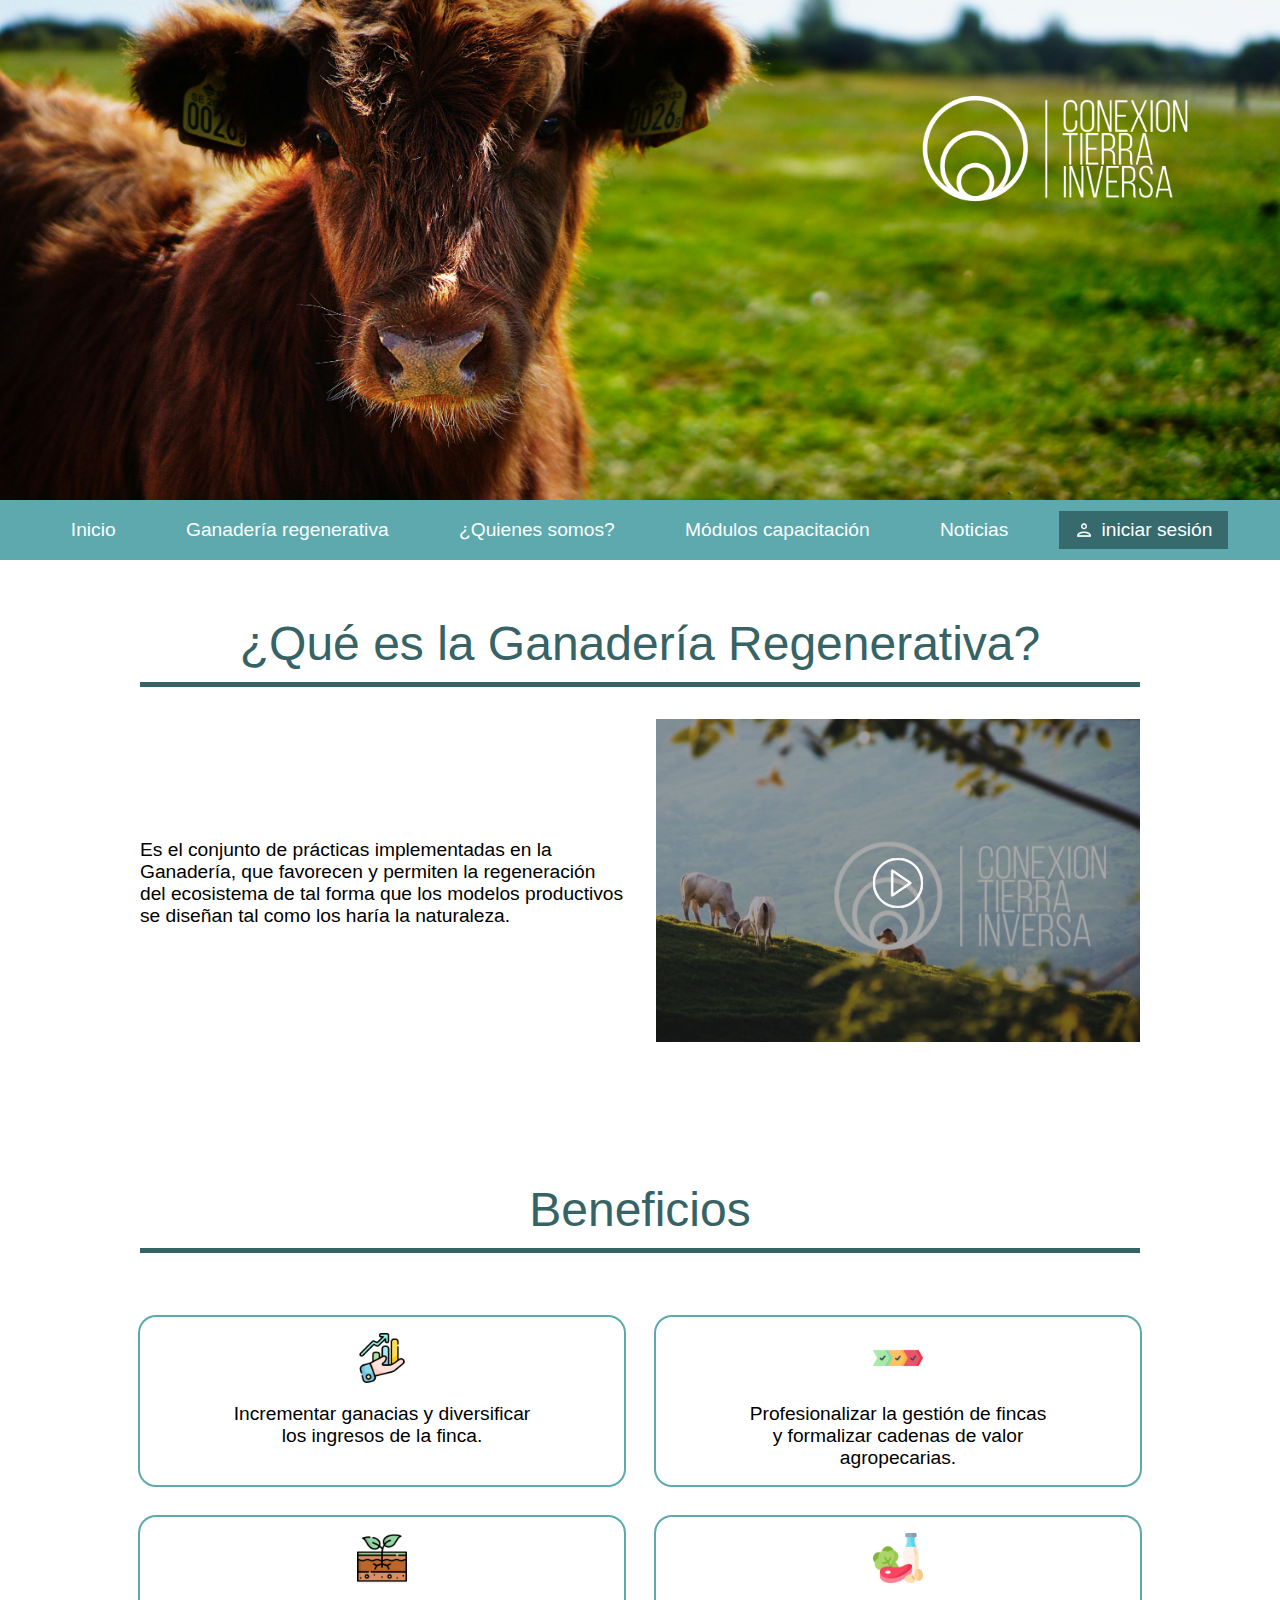
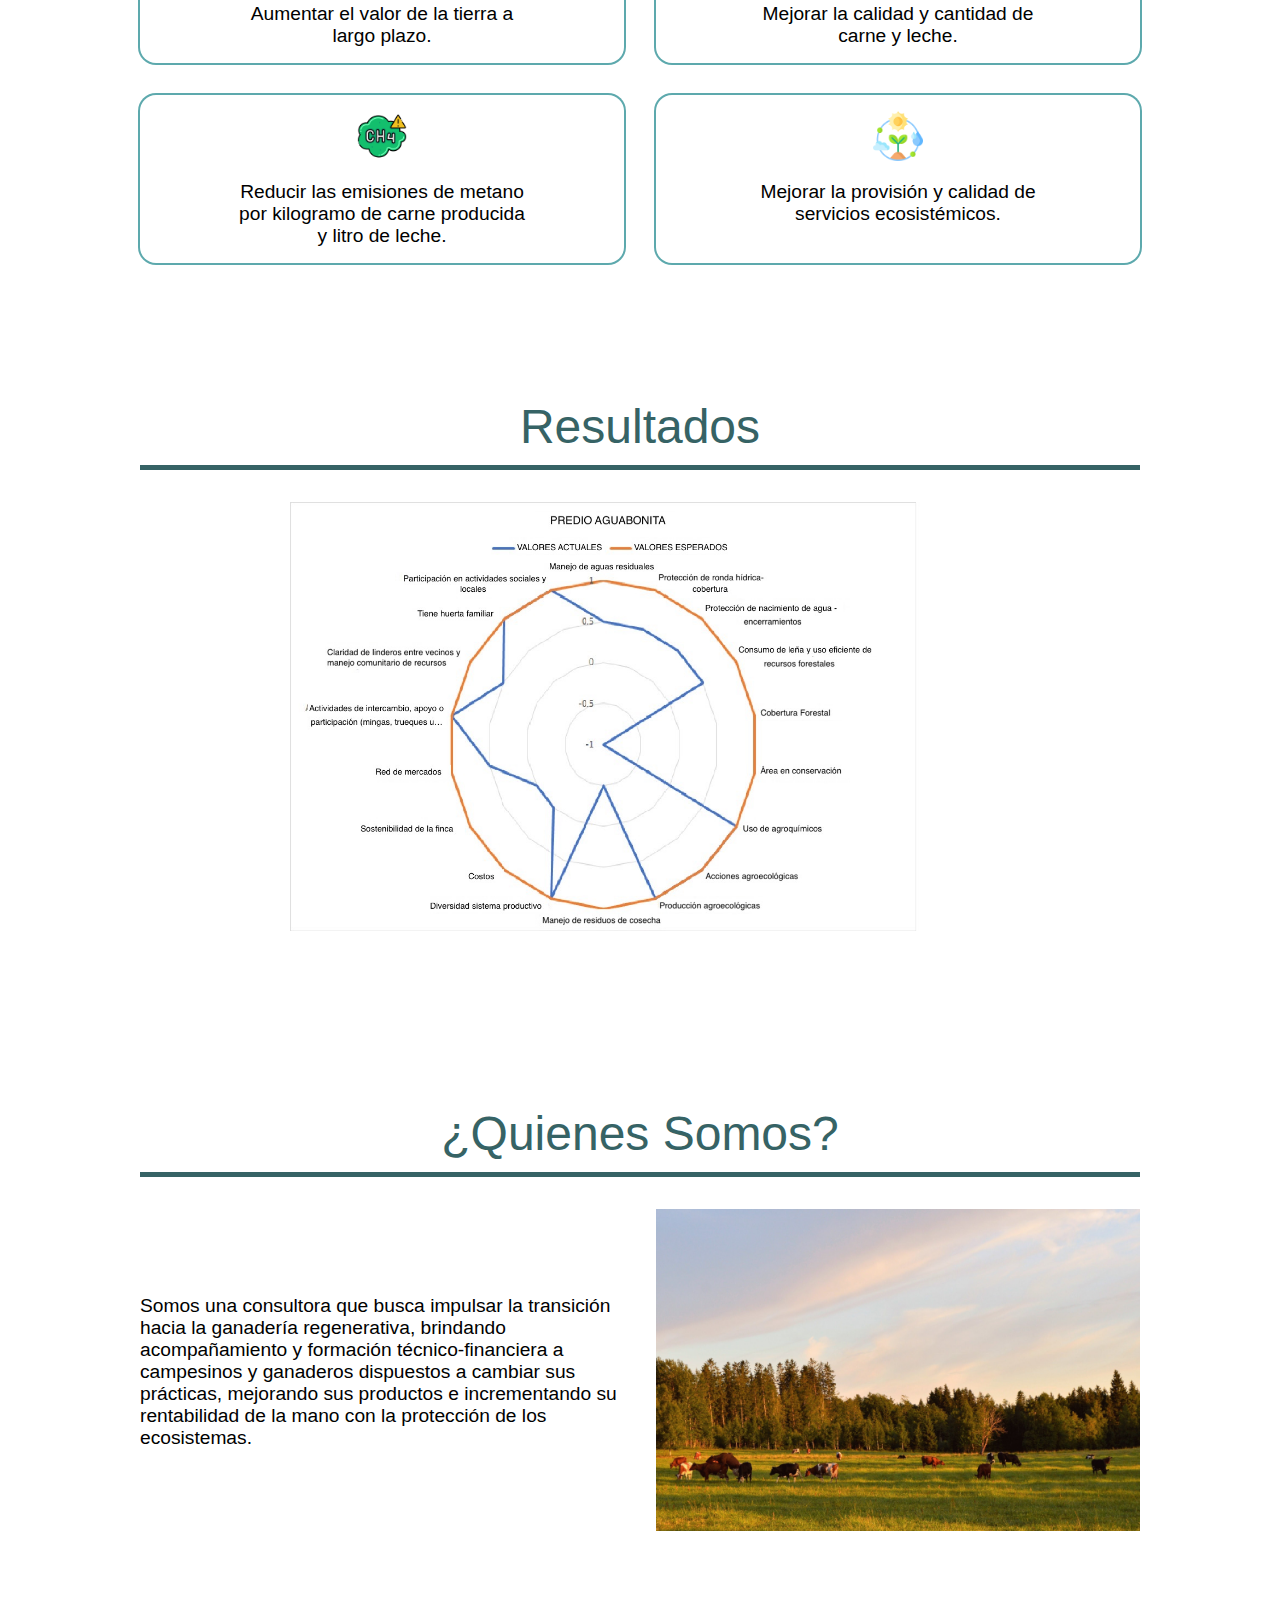
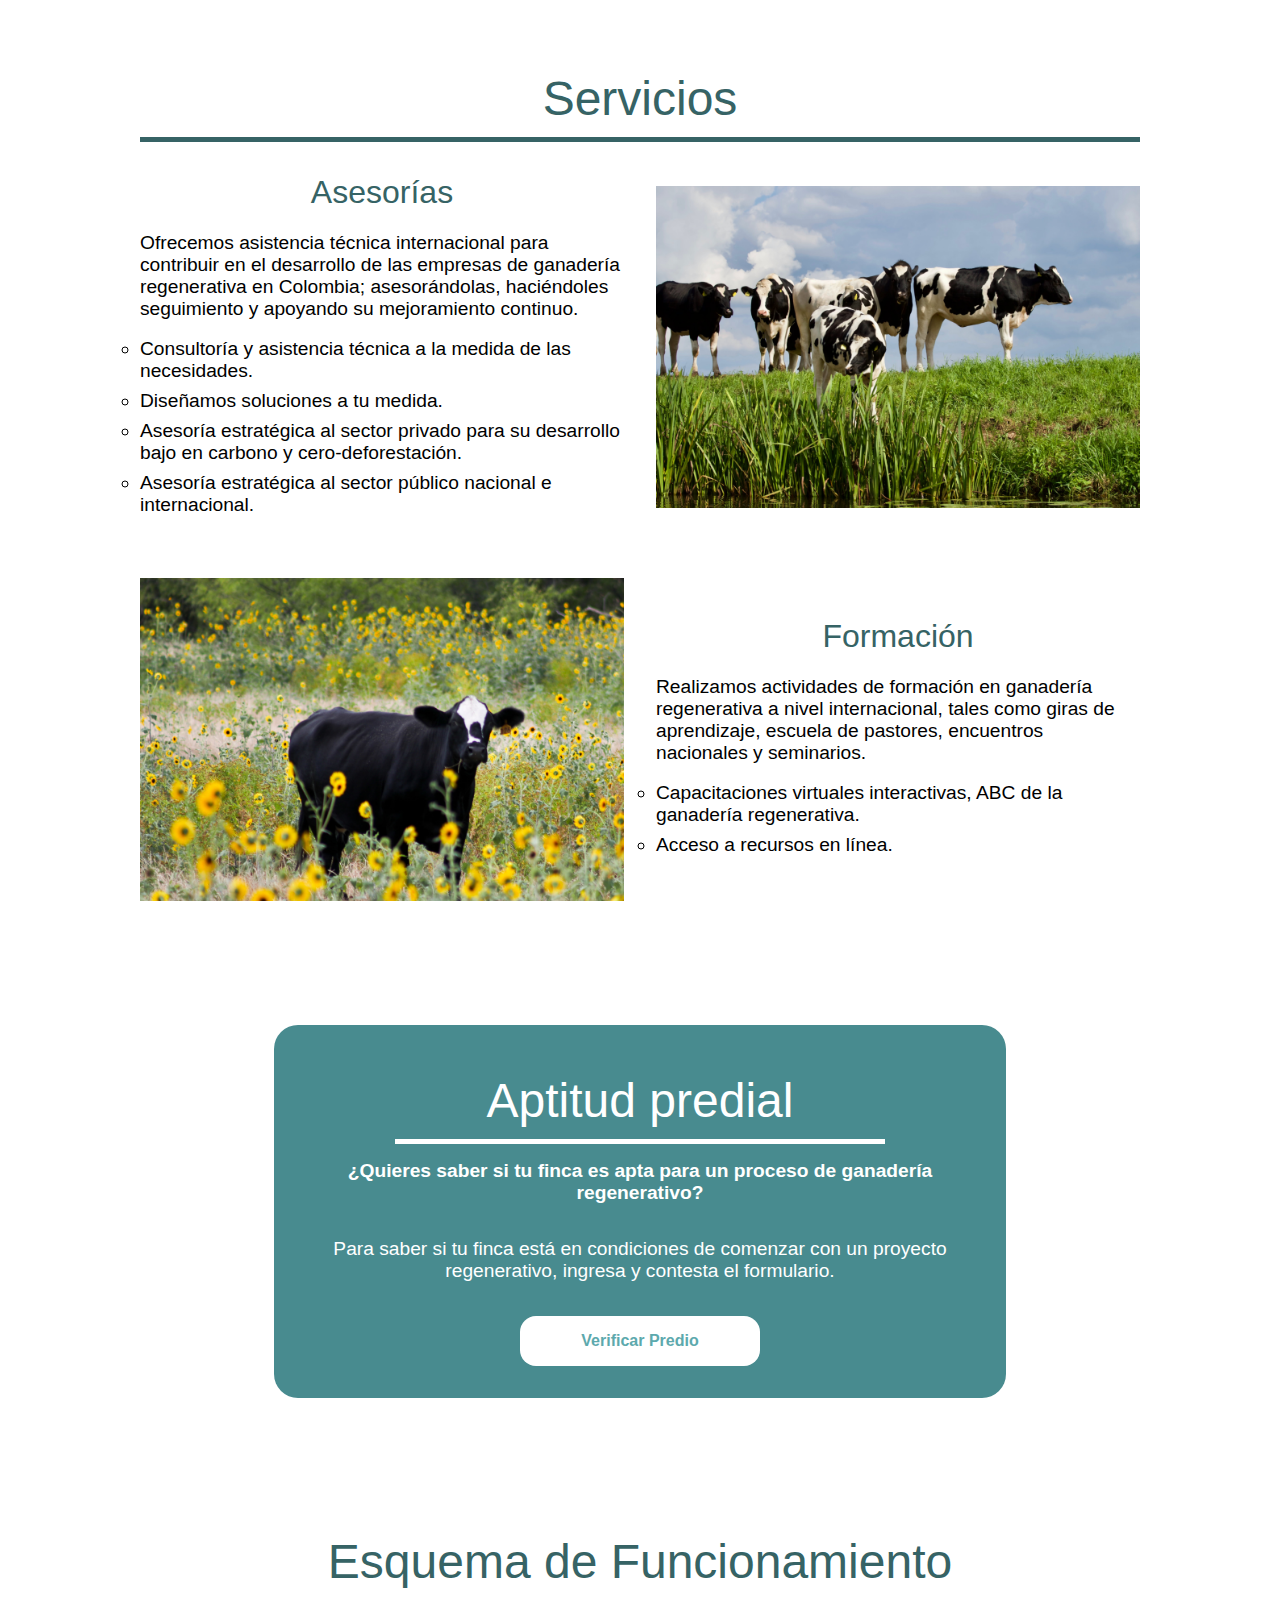
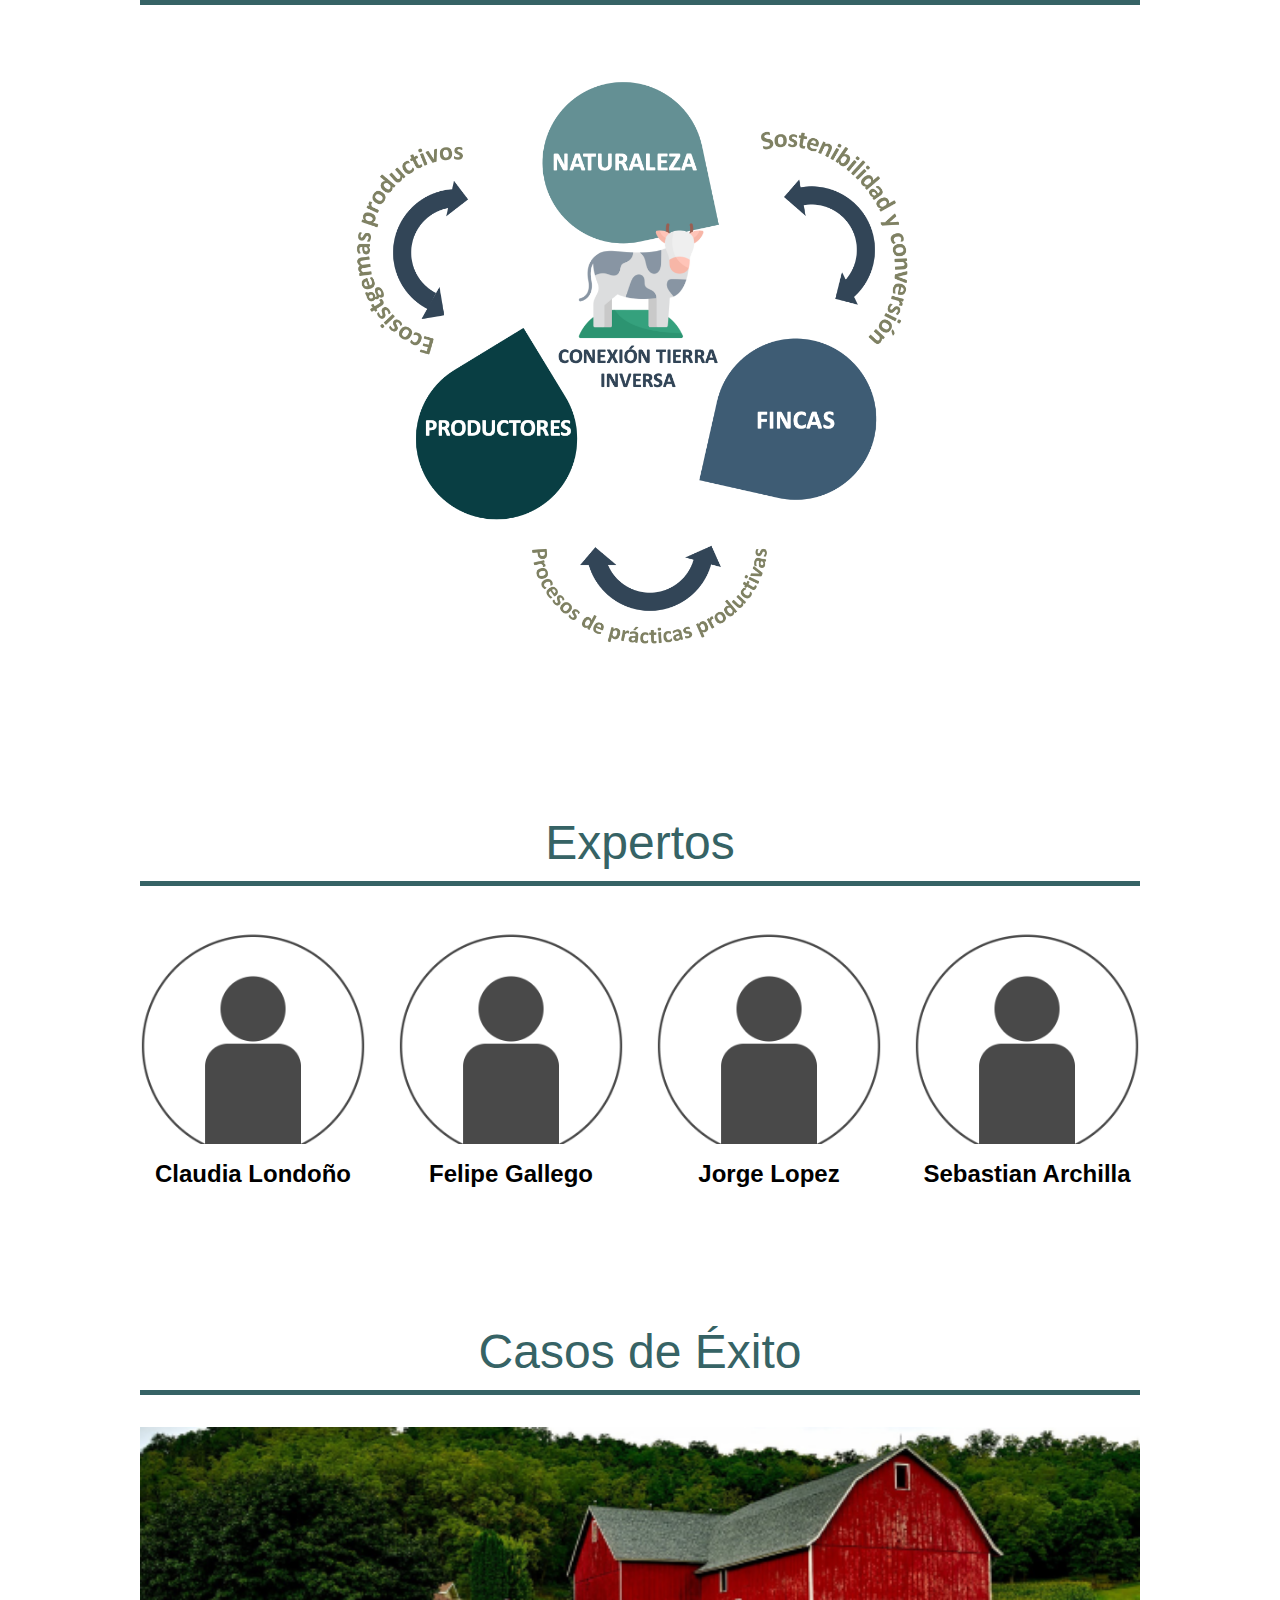
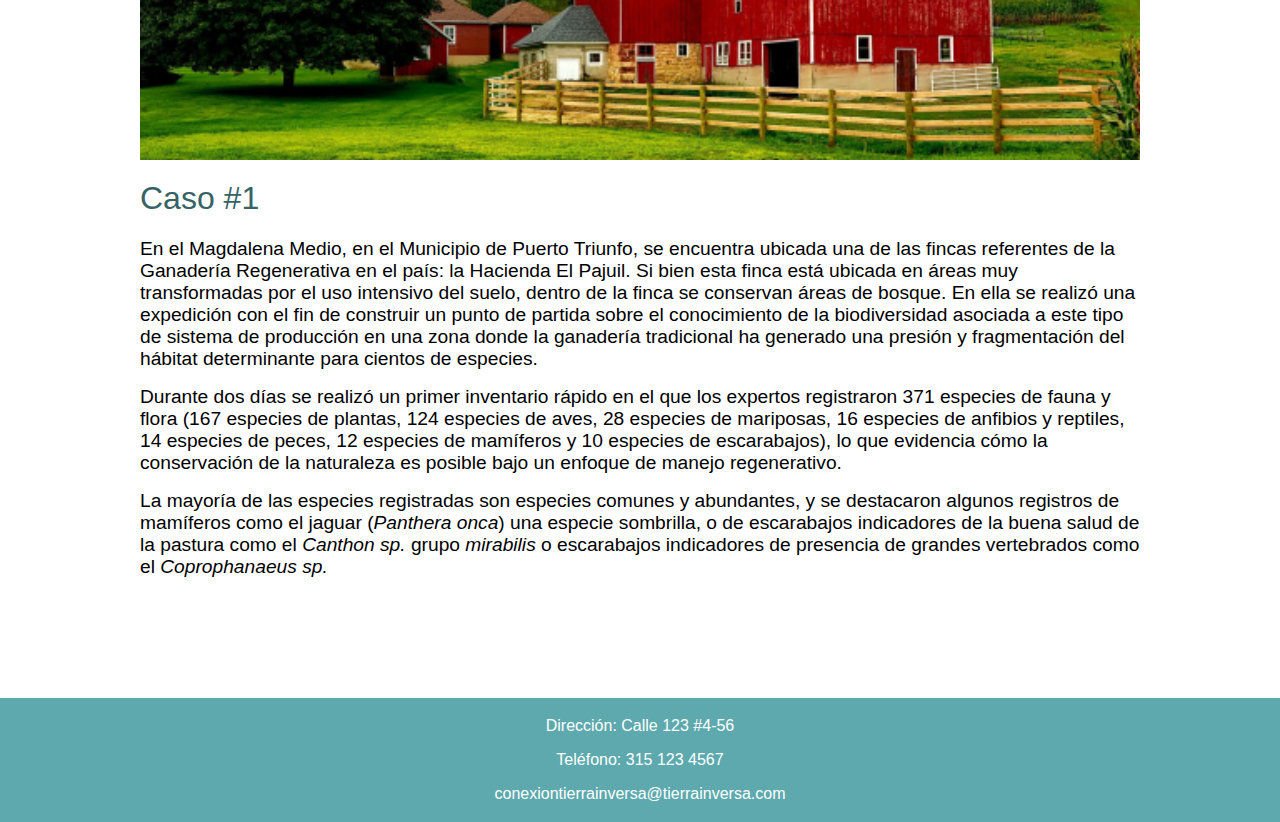
==== commit 7f929367: "fixes" ====
--- a/index.html
+++ b/index.html
@@ -38,6 +38,7 @@
         </div>
         <li><a href="./capacitaciones.html#capacitaciones">Módulos capacitación</a></li>
         <li><a href="./noticias.html#noticias">Noticias</a></li>
+        <button class="login"><span><img src="./assets/images/user-icon.png" alt=""></span>iniciar sesión</button>
       </ul>
     </nav>
   </header>
@@ -145,34 +146,6 @@
       </div>
       </article>
     </section>
-
-    <!-- <section class="block split" id="servicios">
-      <h1>Servicios</h1>
-        <article>
-          <h2>Asesorías</h2>
-          <p>Ofrecemos asistencia técnica internacional para contribuir en el desarrollo de las empresas de ganadería regenerativa en Colombia; asesorándolas, haciéndoles seguimiento y apoyando su mejoramiento continuo.</p>
-          <br>
-          <ul>
-            <li>Consultoría y asistencia técnica a la medida de las necesidades.</li>
-            <li>Diseñamos soluciones a tu medida.</li>
-            <li>Asesoría estratégica al sector privado para su desarrollo bajo en
-              carbono y cero-deforestación.​</li>
-            <li>Asesoría estratégica al sector público nacional e internacional.</li>
-          </ul>
-        </article>
-
-      <article>
-        <h2>Formación</h2>
-        <p>Realizamos actividades de formación en ganadería regenerativa a nivel internacional, tales como giras de aprendizaje, escuela de pastores, encuentros nacionales y seminarios.</p>
-        <br>
-        <ul>
-          <li>Capacitaciones virtuales interactivas, ABC de la ganadería
-            regenerativa.</li>
-          <li>Acceso a recursos en línea.</li>
-        </ul>
-      </article>
-      <button class="center">Cotizar nuestros servicios</button>
-    </section> -->
 
     <section class="block reverse">
       <h1 >Aptitud predial</h1>
--- a/assets/styles/index.css
+++ b/assets/styles/index.css
@@ -29,9 +29,33 @@
   text-decoration: none;
 }
 
+.highlight {
+  background-color: #5DA9AD;
+  color: white;
+}
+
 .header {
   display: flex;
   flex-direction: column;
+}
+.header .login {
+  display: flex;
+  background-color: #376a6d;
+  padding: 0.5rem 1rem;
+  font-size: 1.2rem;
+  color: white;
+  border: none;
+  gap: 8px;
+  align-items: center;
+  cursor: pointer;
+}
+.header .login:hover {
+  background-color: #26494b;
+}
+.header .login span {
+  width: 18px;
+  height: 18px;
+  display: inline-block;
 }
 @media (min-width: 740px) {
   .header {
@@ -139,7 +163,7 @@
   margin-top: 40px;
 }
 .block h1, .block h2 {
-  color: #5DA9AD;
+  color: #366365;
   font-weight: 500;
 }
 .block h1 {
@@ -160,7 +184,7 @@
 .block h1::after {
   position: absolute;
   content: "";
-  background-color: #5DA9AD;
+  background-color: #366365;
   height: 5px;
   width: 100%;
   left: 0;
